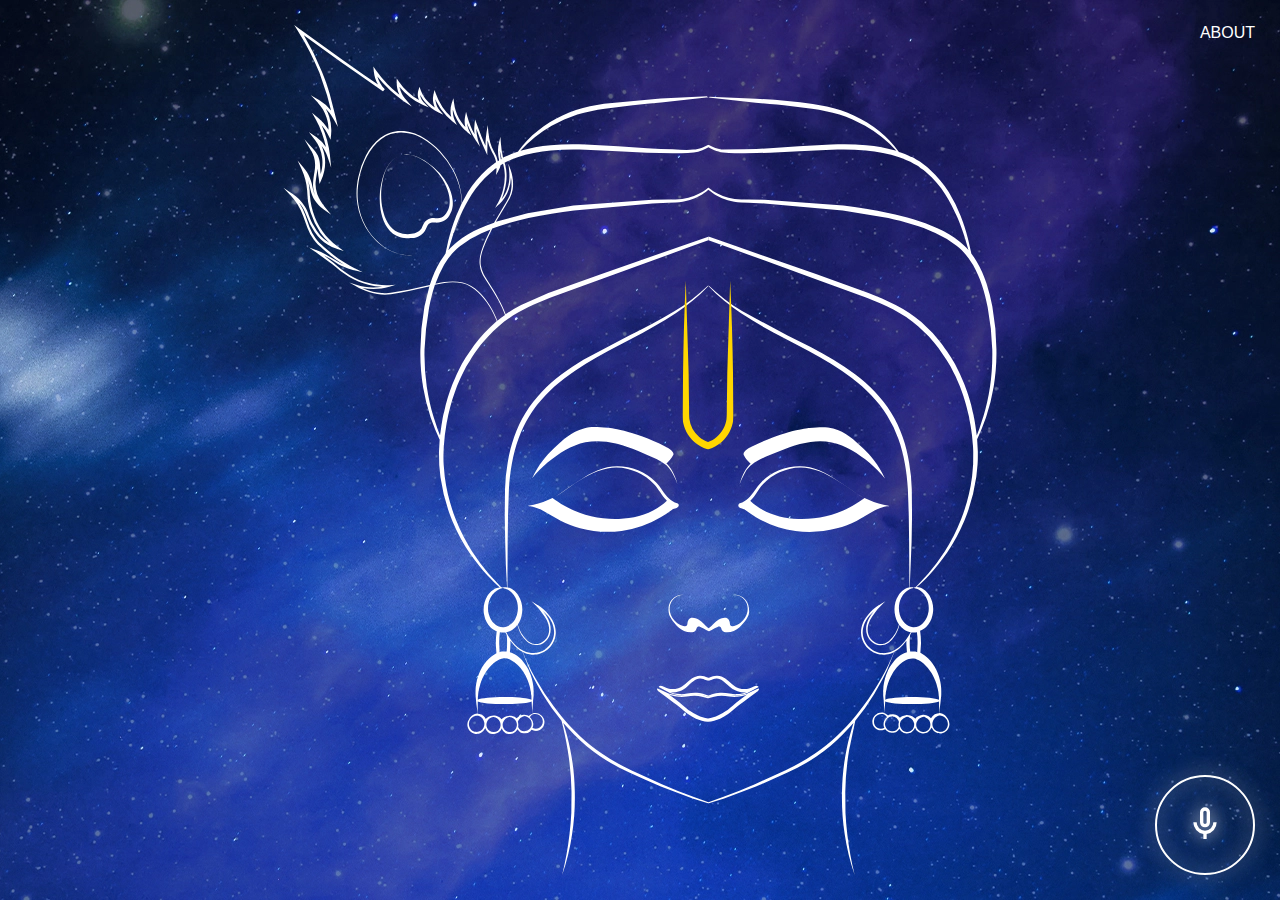
==== index.html @ 23d2d440 "init" ====
<!DOCTYPE html>
<html lang="en">
<head>
    <meta charset="UTF-8">
    <meta name="viewport" content="width=device-width, initial-scale=1.0">
    <link rel="shortcut icon" href="favicon.ico" type="image/x-icon">
    <title>Madhav</title>
    <style>
        *{
            box-sizing: border-box;
        }
        :root{
            font-family: sans-serif;
            line-height: 1.6;
            font-size: 16px;
            color: white;
        }
        #madhav{
            position: relative;
            max-height: 100%;
            margin: auto;
            max-width: 100%;
            aspect-ratio: 1/1;
            animation: float 2s infinite alternate;
        }
        #madhav>*{
            position: absolute;
            transform: translate(-50%, -50%);
        }
        #head{
            left: 50%;
            top: 50%;
            width: 100%;
            height: 100%;
            fill: white;
            animation: head-glow 1s infinite alternate;
            
        }
        @keyframes head-glow{
            0%{
                filter: drop-shadow(0 0 3px white);
            }
            100%{
                filter: drop-shadow(0 0 9px white);
            }
        }
        @keyframes float{
            100%{
                transform: translateY(-25px);
            }
        }
        #tilak{
            position: absolute;
            top: 40%;
            left: 58%;
            width: 6%;
            fill: #ffd600;
            animation: tilak-glow 0.5s infinite alternate;
        }
        @keyframes tilak-glow{
            100%{
                filter: drop-shadow(0 0 20px #ffd600);
            }
        }
        @keyframes float{
            100%{
                transform: translateY(-25px);
            }
        }
        #lip{
            top: 80%;
            left: 58%;
            fill: white;
            width: 12%;
            animation: talking 0.3s infinite alternate;
        }
        @keyframes talking{
            100%{
                top: 80.8%;
            }
        }
        #mic-button{
            position:absolute;
            z-index: 3;
            right:25px;
            bottom:25px;
            border:2px solid white;
            background:transparent;
            height:100px;
            width:100px;
            border-radius: 50%;
            filter: drop-shadow(0 0 10px white);
            cursor: pointer;
            transition: box-shadow 0.3s;
        }
        #mic-button:hover{
            box-shadow: 0 0 12px 6px #f0f, 0 0 20px 12px #0ff, 0 0 28px 18px #fff;
        }
        .listening{
            animation: listening 1s infinite alternate;
        }
        @keyframes listening{
            0%{
                box-shadow: 0 0 12px 6px #fff, 0 0 20px 12px #f0f, 0 0 28px 18px #0ff;
            }
            50%{
                box-shadow: 0 0 12px 6px #f0f, 0 0 20px 12px #0ff, 0 0 28px 18px #fff;
            }
            100%{
                box-shadow: 0 0 12px 6px #0ff, 0 0 20px 12px #fff, 0 0 28px 18px #f0f;
            }
        }
    </style>
</head>
<body style="margin:0;height:100vh;background:url(background.webp) center/cover no-repeat fixed">
    <header style="position:relative">
        <a href="about.html" style="position:absolute;top:20px;right:25px;z-index:2;color:white;text-decoration:none">ABOUT</a>
    </header>
    <main style="position:relative;height:100vh">
        <article style="position:absolute;top:50%;transform:translateY(-50%);padding:25px;aspect-ratio:1/1;width:100%;max-height:100%">
            <div id="madhav">
                <svg xmlns="http://www.w3.org/2000/svg" id="head" viewBox="0 0 80.53 96"><path d="M50.94 11.55v-.03m3.08 66.82h0c.01.01.01.01.02.01-.01 0-.01 0-.02-.01zm0 1.76v.01h.02c-.01.01-.01.01-.02-.01zm-.01 2.53v.01c.01 0 .02 0 .03-.01h-.03zm.06-58.33v.05c.01-.01.02-.02.03-.02-.01-.02-.02-.02-.03-.03zm-.01 69.53v.02c.01 0 .03-.01.05-.01-.02 0-.04-.01-.05-.01zm-.03-74.37v.07c.01 0 .01-.01.02-.01s.03-.01.05-.02c-.02-.01-.04-.03-.07-.04zM54.1 14h-.14v.01l.01.08c.05 0 .08.01.13.01.03 0 .08-.01.12-.01l.01-.08c-.05 0-.08-.01-.13-.01zm-.05 64.35h.02v-.01c-.01.01-.01.01-.02.01zm0 1.77h.02v-.02c-.01.02-.01.02-.02.02zm0 2.51c.01.01.02.01.03.01v-.01h-.03zm.12-8.4v.02c.01 0 .01 0 .02-.01-.01 0-.01 0-.02-.01zm-1.99-9.32c-.34-.39-.84-.58-1.32-.56.49.02.96.22 1.25.62.3.37.37.89.28 1.34-.09.47-.37.88-.74 1.17-.19.14-.38.27-.6.34-.1.05-.22.07-.32.08s-.2-.01-.24-.08c-.06-.06-.07-.17-.08-.3-.01-.12-.05-.27-.14-.39s-.24-.18-.38-.18c-.14-.01-.27.01-.38.06-.24.07-.46.21-.66.37-.2.17-.35.36-.52.51l-.31.25c-.1-.07-.21-.17-.31-.25-.17-.15-.32-.34-.52-.51-.2-.15-.42-.3-.66-.37a.8.8 0 0 0-.38-.06c-.14 0-.29.06-.38.18s-.13.27-.14.39c-.01.13-.02.24-.08.3-.05.07-.14.09-.24.08a1.25 1.25 0 0 1-.32-.08c-.22-.07-.42-.2-.6-.34-.37-.3-.65-.7-.74-1.17-.09-.45-.02-.97.28-1.34.29-.39.77-.59 1.25-.62a1.64 1.64 0 0 0-1.32.56c-.34.38-.43.94-.35 1.43.02.17.07.32.14.47.08.18.2.34.31.49l.19.25c.13.17.28.32.44.46.42.36 1.01.64 1.57.57.1-.01.22-.06.31-.12.05-.04.09-.07.12-.12s.03-.11.06-.17c.02-.07.06-.15.14-.2s.2-.02.28.01a1.91 1.91 0 0 1 .38.18c.2.11.37.22.58.3.01.01.01.01.02.01s.01 0 .02-.01c.21-.07.38-.19.58-.3.12-.07.24-.13.38-.18.08-.04.2-.06.28-.01s.12.13.14.2c.02.06.02.12.06.17.02.05.07.08.12.12.09.06.21.11.31.12.56.07 1.15-.21 1.57-.57a3.81 3.81 0 0 0 .44-.46l.19-.25a2.04 2.04 0 0 0 .31-.49 1.59 1.59 0 0 0 .14-.47c.02-.5-.08-1.06-.41-1.43zm2.02 9.33c.01.01.01.01.02.01v-.02c-.01.01-.01.01-.02.01zm-.26-22.31v.04c.02 0 .03-.01.06-.02-.02 0-.05 0-.06-.02zm.06.02c.01.01.03.02.05.02v-.04c-.02.02-.03.02-.05.02zm.1-27.63c0 .01.01.01.02.02v-.04c-.01 0-.01.01-.02.02zm0 69.52c.01 0 .02.01.03.01v-.02c0 0-.02.01-.03.01zm0-74.35c.01.01.02.02.03.02s.01.01.02.01v-.07c-.01.02-.02.03-.05.04zm0-5.49a.66.66 0 0 0-.14.01l.01.08c.05 0 .08.01.13.01.03 0 .08-.01.12-.01l.01-.08V14h-.13zm-1.37 35.78l.15-.12c.58-.47 1.28-.78 1.98-1.06 1.52-.63 3.05-1.28 4.66-1.5.8-.11 1.61-.11 2.4.05.79.15 1.54.48 2.25.88 1.41.83 2.71 1.88 3.76 3.19a9.87 9.87 0 0 0-.64-1.2c-.23-.36-.81-1.26-1.86-2.24-1-.94-1.93-1.81-3.34-2.2-.8-.22-1.45-.17-2.7-.07 0 0-2.77.22-6.54 2.13-.21.1-.93.48-.89.85.01.06.05.13.13.27.05.08.15.25.45.56l.22.22a1.54 1.54 0 0 0-.13.12c-.3.31-.53.68-.7 1.06a5.11 5.11 0 0 0-.42 1.19c.13-.4.3-.78.51-1.14a2.76 2.76 0 0 1 .71-.99zm-8.74.97c.21.36.38.74.51 1.14a5.11 5.11 0 0 0-.42-1.19c-.18-.38-.4-.75-.7-1.06l-.13-.12c.09-.08.16-.16.22-.22.3-.31.4-.48.45-.56.08-.14.12-.21.13-.27.04-.37-.68-.75-.89-.85-3.77-1.91-6.54-2.13-6.54-2.13-1.25-.1-1.9-.15-2.7.07-1.41.39-2.35 1.27-3.34 2.2-1.05.98-1.64 1.88-1.86 2.24a10.67 10.67 0 0 0-.64 1.2c1.05-1.3 2.35-2.36 3.76-3.19.71-.39 1.47-.72 2.25-.88a6.91 6.91 0 0 1 2.4-.05c1.61.21 3.13.87 4.66 1.5.7.29 1.4.59 1.98 1.06l.15.12c.27.28.51.62.71.99zm-19.78-17.4h0zm-5.1-9.71l-.22.33c.08-.1.16-.2.23-.32.03-.04.05-.08.08-.13l.01-.01c0-.04.01-.05.02-.07l-.12.2zm-.39-2.1c.08-.13.15-.27.21-.41.03-.07.05-.15.08-.22.02-.08.05-.15.06-.23l.04-.23c.01-.08.01-.15.01-.23.01-.15 0-.3-.02-.46-.06-.6-.27-1.16-.53-1.68a6.81 6.81 0 0 0-2.29-2.53c-.47-.32-.97-.6-1.51-.77-.5-.16-1.06-.19-1.56-.04.51-.15 1.06-.12 1.55.05.54.17 1.02.47 1.48.8.91.66 1.65 1.56 2.11 2.58.23.51.39 1.05.42 1.6 0 .14.01.27-.01.4l-.02.2-.04.19c-.01.07-.04.12-.06.18l-.07.18-.19.35c-.14.21-.32.39-.53.48-.21.1-.43.09-.72.07-.14-.01-.31-.02-.48.01s-.34.11-.48.21a1.03 1.03 0 0 0-.34.41c-.08.15-.12.28-.18.39-.19.44-.67.68-1.18.75s-1.06.02-1.53-.19-.86-.59-1.15-1.05c-.28-.47-.47-1-.59-1.55-.24-1.1-.22-2.27.03-3.38.13-.55.31-1.1.62-1.58.29-.48.74-.88 1.26-1.08-.53.2-.98.59-1.28 1.07-.31.48-.52 1.02-.67 1.58-.14.56-.25 1.12-.28 1.7a8.46 8.46 0 0 0 .08 1.74c.1.57.25 1.15.54 1.67.28.52.7 1 1.26 1.27.28.14.57.21.86.26.3.04.6.05.9.02.3-.04.6-.12.88-.28.14-.08.27-.18.39-.3s.21-.27.28-.41l.17-.39a.58.58 0 0 1 .19-.24c.18-.14.38-.16.65-.14.14.01.29.02.45 0 .16-.01.33-.06.48-.14.32-.12.55-.36.71-.63zm1.25-.01c0 .01-.01.01-.01.02-.13.65-.38 1.28-.71 1.85-.01.01-.01.01-.01.02-.01.01-.01.01-.01.02l-.12.2-.22.33c.08-.1.16-.2.23-.32.03-.04.05-.08.08-.13l.01-.01a6.08 6.08 0 0 0 .79-2.07l-.03.09zm.05-2.79c-.15-.85-.45-1.65-.85-2.41a10.13 10.13 0 0 0-1.48-2.07c-.58-.61-1.23-1.17-1.97-1.59-.37-.21-.76-.39-1.16-.5-.41-.12-.83-.19-1.26-.19-.42-.01-.85.06-1.25.19-.41.14-.79.35-1.13.6-.68.52-1.21 1.22-1.61 1.97a9.2 9.2 0 0 0-.86 2.42c-.18.84-.25 1.7-.17 2.56.08.85.3 1.69.66 2.47a6.7 6.7 0 0 0 .62 1.11c.24.36.51.68.81.98.29.31.62.57.97.81.35.23.73.43 1.12.58 1 .39 2.1.5 3.15.31a5.81 5.81 0 0 1-3.14-.34c-.39-.14-.76-.35-1.11-.58a5.71 5.71 0 0 1-.96-.82c-.29-.3-.56-.62-.79-.98a7.3 7.3 0 0 1-.6-1.1c-.34-.78-.55-1.61-.62-2.45-.07-.85.02-1.69.19-2.52.18-.83.46-1.63.86-2.37.4-.75.91-1.42 1.58-1.92a3.42 3.42 0 0 1 1.08-.58 3.47 3.47 0 0 1 1.2-.19c.41 0 .82.06 1.22.17.39.11.78.29 1.14.49.72.4 1.37.94 1.95 1.55a10.2 10.2 0 0 1 1.49 2.03c.4.75.71 1.54.88 2.38.08.41.13.84.14 1.26v.14c.01-.02.01-.02.02-.03l.01-.11c0-.43-.05-.85-.13-1.27zM80.4 34.29l-.34-2.5a21.51 21.51 0 0 0-.65-2.57c-.29-.86-.65-1.73-1.14-2.54-.18-.3-.38-.58-.59-.87-.01-.04-.02-.1-.03-.16-.2-.99-.51-2.43-1.18-4.12a16.73 16.73 0 0 0-1.32-2.65c-.57-.9-1.29-1.81-2.19-2.6-.12-.09-.22-.21-.35-.3a5.93 5.93 0 0 0-.37-.27l-.37-.28-.41-.24c-.14-.07-.26-.16-.41-.24a4.03 4.03 0 0 1-.43-.19l-.44-.19-.47-.16c-.06-.03-.13-.05-.2-.07a12.63 12.63 0 0 0-1.05-1.27 13.49 13.49 0 0 0-2.55-2.05c-.93-.58-1.93-1.04-2.96-1.39-1.05-.33-2.11-.54-3.17-.7-2.13-.31-4.27-.5-6.41-.6l-5.25-.24-.01.08c-.03 0-.08.02-.11.02l5.33.59 1.6.15c.52.01 1.06.07 1.59.13l3.17.4c1.05.15 2.1.36 3.1.66.51.15.99.34 1.48.55l1.42.7c1.31.75 2.51 1.69 3.53 2.84-1.07-.34-2.23-.54-3.41-.64-1.35-.12-2.68-.12-3.95-.07l-3.66.2-3.29.23-1.5.07-1.38.04-2.34.03c-.34-.04-.65-.09-.92-.19-.26-.09-.51-.19-.72-.32-.01 0-.01-.01-.02-.01s-.02-.01-.03-.03c-.02.02-.04.03-.05.03s-.01.01-.02.01c-.21.12-.46.22-.72.32-.27.1-.58.15-.92.19-.67.07-1.46.02-2.34-.03L42.57 14l-1.5-.07-3.29-.23-3.66-.2c-1.27-.05-2.6-.05-3.95.07-1.18.1-2.34.31-3.41.64a14.18 14.18 0 0 1 3.53-2.84l1.42-.7 1.48-.55c1-.31 2.05-.51 3.1-.66l3.17-.4 1.59-.16 1.6-.15L48 8.16c-.05 0-.09-.02-.13-.02l-.01-.08-5.25.24-6.41.6c-1.06.16-2.12.38-3.17.7-1.03.35-2.03.81-2.96 1.39-.92.57-1.78 1.27-2.55 2.05a12.63 12.63 0 0 0-1.05 1.27c-.07.02-.14.04-.2.07-.15.04-.31.1-.47.16l-.44.19-.43.19c-.05.02-.09.05-.13.07a10.52 10.52 0 0 1-.25-1.67v-.02l-.05-.68-.16.66v.03c-.07.27-.11.52-.11.8-.01.29.02.56.06.84.03.11.05.22.06.34l-.15.09c0-.01-.01-.03-.01-.04a3.35 3.35 0 0 0-.16-.54c-.08-.18-.17-.36-.26-.51-.35-.62-.55-1.34-.61-2.05-.01-.01-.01-.02-.01-.03l-.08-.92-.15.91v.03c-.05.31-.08.64-.1.96l-.01.46-.11-.26-.32-.75-.57-1.51-.17-.46-.06.48v.05c-.05.38-.05.76 0 1.13-.36-.62-.63-1.3-.82-1.99l-.14-.53-.11.54c0 .02-.01.04-.01.06-.07.37-.05.76.04 1.12-.28-.31-.53-.63-.73-.99-.28-.53-.47-1.1-.54-1.69l-.08-.58-.18.55c-.01.02-.01.04-.02.06-.16.48-.17 1.02-.05 1.52a6.58 6.58 0 0 1-1.72-2.62l-.16-.43-.11.45c-.01.02-.02.05-.02.07-.07.33-.07.67.01.99a2.41 2.41 0 0 0 .16.45c-.28-.17-.54-.4-.77-.64-.36-.38-.64-.83-.83-1.31l-.14-.38-.12.38c-.01.02-.02.05-.02.08a1.55 1.55 0 0 0 0 .8c.02.08.06.16.09.24-.9-.5-1.68-1.21-2.27-2.07l-.25-.37-.01.45c0 .03 0 .06.01.09 0 .34.06.69.18 1.02l.12.29a13.45 13.45 0 0 1-2.63-2.75l-.31-.44.05.54a.22.22 0 0 0 .01.08c.05.49.21.97.46 1.4L9.01 5.58 6.61 3.9 1.9.5 1.85.47 1.21 0l.42.68c.01.02.02.03.03.05.94 1.48 1.74 3.04 2.4 4.67l.86 2.52.45 1.74A4.7 4.7 0 0 0 4.1 8.54c-.01-.01-.02-.02-.04-.03l-.97-.59.78.84c.01.01.02.02.03.04.21.22.4.48.56.75.17.29.29.58.4.9.15.45.23.92.23 1.39-.33-.51-.73-.98-1.19-1.36l-.04-.04-.64-.53.4.71c.01.02.02.04.03.05.53.98.92 2.03 1.14 3.11a4.39 4.39 0 0 0-1.05-1.1c-.01-.01-.02-.02-.04-.02l-.84-.58.63.81c.01.01.02.02.03.04a4.17 4.17 0 0 1 .85 2.11c.07.6.01 1.2-.16 1.78a2.43 2.43 0 0 1-.04-.3l-.06-.87c-.02-.31-.1-.62-.23-.9s-.31-.51-.5-.73L3.36 14l-1-1.09.76 1.28.02.02c.27.47.42 1 .43 1.54.02.56-.13 1.11-.2 1.69-.03.29-.05.59-.02.89a3.57 3.57 0 0 0 .19.86 3.07 3.07 0 0 1-.21-.67c-.09-.41-.18-.86-.36-1.27-.16-.39-.39-.77-.67-1.09-.01-.01-.01-.02-.02-.03l-.69-.83.46.99c0 .01.01.02.01.02.33.75.55 1.53.61 2.35l.04.62.06.64c.06.42.16.84.29 1.25a8.76 8.76 0 0 0 1.11 2.28c.3.42.63.8 1 1.14-.29-.16-.54-.37-.78-.59-.25-.22-.45-.49-.64-.77l-.52-.87c-.15-.3-.27-.61-.39-.94-.11-.32-.25-.66-.45-.95-.36-.59-.88-1.08-1.46-1.46 0-.01-.01-.02-.02-.02l-.92-.6.76.8c0 .01.01.02.02.02.63.68 1.14 1.48 1.45 2.35l.49 1.36a5.11 5.11 0 0 0 .7 1.3c.28.41.65.72 1.01 1.04.35.32.72.63 1.1.91.42.34.88.63 1.33.91a7.68 7.68 0 0 1-1.01-.55l-1.06-.61c-.35-.19-.72-.36-1.09-.5-.01 0-.02 0-.03-.01l-.76-.28.67.47.02.02 1.89 1.37c.31.23.6.51.92.76l.99.67c.69.4 1.43.7 2.2.91a7.44 7.44 0 0 0 1.56.23c-.97.17-1.99.09-2.93-.22h-.01l-.79-.26.72.41c1.21.71 2.61 1.1 4 .92a18 18 0 0 0 2.03-.36l2-.47a3.53 3.53 0 0 0 .31-.08l-.56 2.3-.34 2.5-.12 2.37c-.03 1.52.1 2.96.31 4.24a22.31 22.31 0 0 0 .85 3.41l.5 1.35.48 1.1c.01.03.03.05.04.07l-.08 1.4.03 1.45.14 1.4a20.6 20.6 0 0 0 1.33 4.9c.6 1.43 1.29 2.66 1.98 3.68.69 1 1.37 1.82 1.95 2.45s1.07 1.07 1.41 1.37c.01.01.02.03.05.04a.76.76 0 0 0-.21.03c-.36.07-.86.36-1.22.94-.25.42-.43.97-.42 1.58l.01.19c.02.16.04.35.09.51.04.22.13.44.24.65.12.2.25.41.43.59.2.18.44.35.71.46-.07.5-.11 1-.1 1.5l.07.98c-.03.03-.07.04-.1.05-.28.15-.52.34-.73.54-.43.41-.74.87-.98 1.35-.24.47-.37.95-.46 1.41a5.16 5.16 0 0 0-.08.66l-.01.31v.3c.01.09.01.18.01.29l.03.26.05.49.1.76.04.39c-.55 0-.88.5-.94.6-.16.21-.26.52-.19.86.04.18.14.39.29.54.17.15.37.27.59.3.24.02.47-.02.65-.13a.96.96 0 0 0 .42-.45c.03-.03.04-.07.05-.1.01.02.02.05.03.08a1.03 1.03 0 0 0 .36.45c.17.12.37.17.59.16.21-.01.42-.09.57-.22.14-.11.25-.27.3-.44 0 .02.02.04.02.05a1.03 1.03 0 0 0 .36.45c.16.12.37.17.59.16a.98.98 0 0 0 .57-.22c.1-.08.18-.18.24-.31.07.11.16.2.28.29.16.12.37.17.59.16a.98.98 0 0 0 .57-.22c.06-.06.11-.11.16-.18a1.04 1.04 0 0 0 .31.11c.2.04.42 0 .61-.09s.34-.27.44-.44a1.18 1.18 0 0 0 .09-.58c-.05-.34-.27-.6-.5-.72-.06-.04-.37-.23-.78-.14-.03.02-.05.03-.09.03v.01a.91.91 0 0 0-.4.26c-.1-.05-.29-.15-.57-.13-.44.01-.72.33-.78.39-.09-.08-.33-.26-.65-.29-.59-.07-1.01.33-1.07.39-.06-.07-.32-.38-.79-.42-.56-.06-.95.34-.99.39-.05-.08-.15-.28-.37-.42 0 0-.25-.15-.54-.15-.01-.1-.01-.23-.01-.39l.01-.78v-.23c.36.17 1.58.3 3.04.3s2.69-.12 3.04-.3l.07 1.08v.14c0 .03.01.05.01.09 0-.03 0-.06.01-.09v-.14l.08-1.11-.01.01.07-.62v-.34c0-.06 0-.12.01-.18l-.02-.18a4.84 4.84 0 0 0-.02-.39c-.03-.13-.05-.27-.07-.41-.06-.28-.12-.55-.23-.84-.05-.15-.11-.3-.18-.44-.01-.04-.03-.07-.04-.11l-.18-.32c-.16-.29-.37-.55-.6-.83-.25-.26-.51-.5-.86-.67a3.14 3.14 0 0 0-.49-.21c.04-.29.05-.58.06-.87v-.43a4.51 4.51 0 0 0 .79.87c.16.13.35.27.56.37l.82 2.05.48.99c.59 1.15 1.27 2.26 2.01 3.32l1.11 1.44c.29 1.08.51 2.17.69 3.28a31.16 31.16 0 0 1 .44 4.73l-.02 2.38-.08 1.18-.12 1.18c-.18 1.57-.46 3.13-.84 4.67a25.14 25.14 0 0 0 1.13-4.64c.25-1.58.34-3.18.3-4.8-.03-1.59-.19-3.19-.52-4.77-.2-1.01-.46-2-.78-2.97l1.19 1.29c.91.91 1.89 1.77 2.96 2.49s2.22 1.32 3.37 1.86l1.75.78 1.75.77 3.59 1.34 1.74.54c.01 0 .03.01.05.01.01 0 .02-.01.03-.01l1.74-.54 3.59-1.34 1.75-.77 1.75-.78c1.15-.54 2.3-1.13 3.37-1.86 1.07-.72 2.05-1.58 2.96-2.49l1.19-1.29c-.32.97-.58 1.96-.78 2.97-.33 1.57-.49 3.17-.52 4.77-.04 1.61.05 3.22.3 4.8A25.14 25.14 0 0 0 64.51 96c-.38-1.54-.66-3.1-.84-4.67l-.12-1.18-.08-1.18-.02-2.38a31.4 31.4 0 0 1 .44-4.73l.69-3.28 1.11-1.44a27.91 27.91 0 0 0 2.01-3.32l.48-.99.82-2.05c.21-.1.4-.23.56-.37a4.51 4.51 0 0 0 .79-.87v.43l.06.87a3.14 3.14 0 0 0-.49.21c-.35.17-.61.42-.86.67-.23.28-.44.54-.6.83l-.18.32c-.01.04-.03.07-.04.11-.07.14-.13.29-.18.44-.11.29-.17.56-.23.84l-.07.41-.02.39c-.01.06-.01.11-.02.18.01.06.01.12.01.18v.34l.07.62-.01-.01.08 1.11v.14c.01.03.01.06.01.09 0-.04.01-.06.01-.09v-.14l.07-1.08c.35.17 1.58.3 3.04.3s2.68-.12 3.04-.3v.17l.01.78-.01.39c-.29 0-.54.15-.54.15-.22.14-.32.34-.37.42-.04-.05-.43-.45-.99-.39-.47.04-.73.35-.79.42-.06-.06-.48-.46-1.07-.39-.32.03-.56.2-.65.29-.06-.06-.34-.38-.78-.39-.28-.02-.47.08-.57.13-.06-.06-.19-.18-.4-.26v-.01c-.04 0-.06-.01-.09-.03-.41-.09-.72.1-.78.14-.23.12-.45.39-.5.72a1.18 1.18 0 0 0 .09.58c.1.17.25.35.44.44s.41.13.61.09a1.04 1.04 0 0 0 .31-.11c.05.07.1.12.16.18a.98.98 0 0 0 .57.22c.22.01.43-.04.59-.16a.86.86 0 0 0 .28-.29c.06.12.14.22.24.31a.98.98 0 0 0 .57.22c.22.01.43-.04.59-.16a1.03 1.03 0 0 0 .36-.45c0-.01.02-.03.02-.05.05.17.16.33.3.44.15.13.36.21.57.22.22.01.42-.04.59-.16a1.03 1.03 0 0 0 .36-.45l.03-.08c.01.03.02.07.05.1a.96.96 0 0 0 .42.45c.18.11.41.15.65.13a1.08 1.08 0 0 0 .59-.3c.15-.15.25-.36.29-.54a1.08 1.08 0 0 0-.18-.85c-.07-.11-.4-.61-.95-.61l.04-.39.1-.76.05-.49.03-.26.01-.29v-.3l-.01-.31a5.16 5.16 0 0 0-.08-.66c-.09-.46-.22-.94-.46-1.41-.24-.48-.55-.94-.98-1.35-.21-.2-.45-.39-.73-.54-.03-.01-.07-.02-.1-.05l.07-.98c.01-.5-.03-1-.1-1.5.27-.11.51-.28.71-.46.18-.18.31-.39.43-.59.11-.21.2-.43.24-.65.05-.16.07-.35.09-.51l.01-.19c.01-.61-.17-1.16-.42-1.58-.36-.58-.86-.87-1.22-.94a.76.76 0 0 0-.21-.03c.03-.01.04-.03.05-.04.34-.3.83-.73 1.41-1.37.58-.63 1.26-1.45 1.95-2.45a21.64 21.64 0 0 0 1.98-3.68 20.6 20.6 0 0 0 1.33-4.9l.14-1.4c.04-.48.03-.96.03-1.45l-.08-1.4c.01-.02.03-.04.04-.07l.48-1.1.5-1.35a22.31 22.31 0 0 0 .85-3.41c.21-1.28.34-2.72.31-4.24l-.12-2.32zM27.94 78.02l.16-.15c.01.01.08-.01.21-.04a.91.91 0 0 1 .55.1c.2.1.4.34.42.64.05.32-.11.66-.42.83-.25.12-.53.1-.75-.02.03-.03.05-.08.06-.12a.98.98 0 0 0-.21-.93c-.04-.06-.09-.09-.15-.14l.13-.17zm-1.38.46a.92.92 0 0 1 .43-.36c.13-.04.21-.05.21-.07 0 .02.07.02.21.05a.86.86 0 0 1 .25.13c.04.01.06.04.09.07.04.03.07.07.11.11.15.18.23.49.14.78-.01.03-.03.06-.04.08a.61.61 0 0 1-.09.16c-.14.18-.35.31-.59.32a.79.79 0 0 1-.78-.47c.05-.21.02-.42-.03-.58a1.28 1.28 0 0 1 .09-.22zm-1.67.09a.83.83 0 0 1 .42-.35c.12-.05.2-.06.2-.07 0 .01.09.01.21.04.13.05.32.13.47.33.04.05.08.12.11.19a.88.88 0 0 1 .06.33.63.63 0 0 1-.05.26.8.8 0 0 1-.71.56c-.35.02-.67-.2-.78-.49a.88.88 0 0 1 .07-.8zm-1.85 0c.13-.19.32-.31.43-.35l.21-.07c0 .01.08.01.21.04.13.05.31.13.45.33.15.17.23.48.14.78-.08.29-.37.54-.72.56s-.66-.2-.77-.49c-.13-.29-.06-.6.05-.8zm-1.1-.57c.01.01.09.02.21.08.13.07.31.18.44.43.12.22.15.55 0 .86-.15.3-.51.51-.88.46-.38-.04-.67-.35-.74-.67a.93.93 0 0 1 .21-.84 1 1 0 0 1 .53-.3c.14-.02.23-.01.23-.02zm45.18 1.4c-.31-.16-.47-.51-.42-.83a.78.78 0 0 1 .42-.64.91.91 0 0 1 .55-.1c.13.03.2.05.21.04 0 .01.06.06.16.15l.13.16c-.06.05-.11.08-.15.14-.19.2-.32.56-.21.93.01.04.03.09.06.12-.22.13-.5.16-.75.03zm2.36-.11a.79.79 0 0 1-.78.47c-.24-.01-.45-.13-.59-.32a.61.61 0 0 1-.09-.16c-.01-.02-.03-.05-.04-.08a.87.87 0 0 1 .14-.78c.04-.04.07-.08.11-.11.03-.03.05-.06.09-.07a.86.86 0 0 1 .25-.13c.14-.03.21-.03.21-.05 0 .02.08.03.21.07a.86.86 0 0 1 .43.36.85.85 0 0 1 .09.22c-.05.16-.08.37-.03.58zm1.68.07c-.11.29-.43.51-.78.49-.34-.02-.62-.27-.71-.56-.04-.08-.05-.17-.05-.26a.96.96 0 0 1 .06-.33c.03-.07.07-.14.11-.19a1.07 1.07 0 0 1 .47-.33c.12-.03.21-.03.21-.04 0 .01.08.02.2.07.12.04.31.15.42.35a.89.89 0 0 1 .07.8zm1.83 0c-.11.29-.42.51-.77.49s-.64-.28-.72-.56c-.09-.3-.01-.6.14-.78.14-.19.32-.28.45-.33l.21-.04c0 .01.08.02.21.07a.92.92 0 0 1 .43.35c.11.21.18.52.05.8zm1.28-1.34c.15.03.35.1.53.3.18.19.29.51.21.84-.07.33-.36.63-.74.67-.37.05-.73-.16-.88-.46a.96.96 0 0 1 0-.86 1.04 1.04 0 0 1 .44-.43c.12-.06.2-.07.21-.08 0 .01.09 0 .23.02zM25.18 15.44l.42-.17c.1-.05.2-.09.32-.14.02-.01.06-.02.09-.05.01 0 .03 0 .04-.01l.39-.14c1.19-.4 2.46-.63 3.77-.76 1.33-.12 2.64-.12 3.89-.08l3.64.16 3.31.17 1.51.05 1.38.01c.87.01 1.68.04 2.4-.07a3.74 3.74 0 0 0 .97-.26c.26-.11.49-.22.69-.35.18.12.41.23.67.35.29.11.63.21.97.26.72.11 1.53.08 2.4.07l1.38-.01 1.51-.05 3.31-.17 3.64-.16c1.25-.04 2.57-.04 3.89.08 1.31.12 2.58.36 3.77.76l.39.14c.01.01.03.01.04.01.03.03.07.04.09.05l.32.14.42.17.38.22.39.22c.13.07.24.17.36.26l.36.24a2.89 2.89 0 0 1 .32.29c.87.75 1.58 1.59 2.14 2.46.55.87.98 1.75 1.34 2.55.63 1.48 1.01 2.78 1.27 3.73-.29-.35-.62-.65-.98-.94-.76-.61-1.62-1.1-2.52-1.51-1.79-.82-3.65-1.31-5.44-1.7-1.78-.41-3.53-.65-5.19-.86l-8.89-.65-1.81-.03c-.29 0-.56 0-.82-.01l-.76-.06c-.97-.14-1.77-.49-2.36-.85a6.09 6.09 0 0 1-.57-.41c-.01-.01-.02-.01-.02-.02-.02 0-.03.01-.04.02a6.09 6.09 0 0 1-.57.41c-.59.36-1.39.7-2.36.85l-.76.06-.82.01-1.81.03-8.89.65-5.19.86-3.57.97 1.03-1.73.54-.93a3.65 3.65 0 0 0 .33-1.03c.03-.2.04-.4.04-.6 0-.52-.1-1.03-.26-1.53l-.27-.74.09.78c.07.68.02 1.38-.2 2.01-.15.44-.38.86-.66 1.21.15-.35.27-.72.36-1.09.15-.58.23-1.18.2-1.79a5.7 5.7 0 0 0-.13-.91c-.02-.1-.05-.21-.09-.32.07-.03.14-.08.21-.12zm-.56-.35c0 .01.01.02.01.03-.02.01-.05.03-.08.04l-.04-.26a4.42 4.42 0 0 1-.08-.7l.19.89zm-.57 1.06c.01.1.01.2 0 .32l-.05.47.24-.4c0-.02.01-.03.02-.05a1.85 1.85 0 0 0 .26-.65l.27-.16h.01l.07.27a5.06 5.06 0 0 1 .12.87 5.96 5.96 0 0 1-.18 1.73c-.13.56-.34 1.09-.62 1.6-.01.01-.01.02-.02.02l-.27.51.42-.4.02-.02c.5-.47.9-1.07 1.11-1.72a4.21 4.21 0 0 0 .24-1.31c.08.43.1.88.03 1.31-.05.36-.15.68-.31 1-.14.31-.34.6-.52.9l-1.11 1.89c-.56.19-1.11.42-1.66.66-.9.41-1.76.9-2.52 1.51-.36.29-.69.59-.98.94l.58-1.9-.08.13c-.07.11-.15.21-.23.32.08-.1.15-.21.22-.33l.12-.2c0-.01 0-.01.01-.02 0-.01 0-.01.01-.02l.64-1.7c.02-.04.04-.1.07-.14 0-.01.01-.01.01-.02l.03-.09c0-.01.01-.01.01-.02.34-.72.73-1.51 1.22-2.28.56-.87 1.27-1.71 2.14-2.46l.32-.29c.12-.11.24-.19.36-.27zm-1.86 11.12c.05.36.18.69.35 1.02.17.32.38.6.57.9l.57.9a16.64 16.64 0 0 1 1.02 1.86l.32.79a8.93 8.93 0 0 0-.86.66c-.22-.58-.5-1.14-.82-1.66-.38-.59-.8-1.15-1.31-1.63-.5-.47-1.11-.87-1.79-1.02-.68-.17-1.39-.16-2.07-.06-.34.04-.68.11-1.01.18a13.99 13.99 0 0 1 .95-2.09c.04-.05.06-.08.08-.13.02-.02.03-.03.04-.06.46-.75 1.03-1.42 1.73-1.97a11.32 11.32 0 0 1 2.4-1.44l1.02-.43-.51 1.09c-.26.65-.57 1.3-.68 2.02a2.96 2.96 0 0 0 0 1.07zm-6.05 2.17l-2.01.46-2.01.35-.51.04c-.08.01-.17 0-.25 0-.09 0-.17-.01-.26-.01-.33-.03-.67-.08-1-.16a6.48 6.48 0 0 1-1.19-.42c1 .19 2.05.15 3.04-.13.01 0 .01-.01.02-.01l.71-.21-.74.03c-.79.03-1.57-.04-2.3-.23-.76-.19-1.48-.51-2.15-.9a10.36 10.36 0 0 1-.97-.66c-.31-.23-.59-.51-.91-.76l-1.03-.79.11.06c.36.18.69.4 1.04.61.33.23.7.44 1.07.59.38.16.76.29 1.14.39h.03l.98.23-.9-.45c-.01 0-.02-.01-.03-.01-.82-.42-1.62-.92-2.36-1.49l-1.09-.9c-.36-.33-.7-.62-.97-1.01a5.91 5.91 0 0 1-.67-1.24l-.47-1.36a6.98 6.98 0 0 0-.71-1.42c.16.17.3.36.42.56.18.28.3.59.42.91l.4.97c.16.32.35.61.53.9a4.94 4.94 0 0 0 .68.82c.49.48 1.11.84 1.75 1.05.02 0 .03.01.04.01l.82.26-.69-.5c-.02-.01-.03-.02-.04-.03-.64-.47-1.22-1.04-1.68-1.69-.46-.67-.83-1.43-1.07-2.22-.13-.39-.22-.8-.28-1.19l-.07-.62-.03-.63a7.46 7.46 0 0 0-.17-1.07c.11.32.18.67.27 1.03.09.42.25.86.5 1.22.24.36.55.67.89.93.01.01.02.02.03.02l.92.67-.72-.89c-.01-.01-.01-.02-.02-.03-.35-.42-.64-.9-.83-1.41a3.29 3.29 0 0 1-.16-1.62l.19-1.25.03.33c.02.27.07.52.11.8.01.03.01.06.01.09l.07.5.21-.47a4.77 4.77 0 0 0 .4-2.47c-.05-.47-.18-.93-.37-1.36.27.34.48.72.63 1.13 0 .01.01.02.01.04l.44 1.28-.14-1.35v-.04a11.17 11.17 0 0 0-.94-3.4c.31.35.56.73.77 1.15l.24.49.05-.54c.01-.03.01-.06.01-.09a4.95 4.95 0 0 0-.22-1.99c-.1-.31-.22-.59-.38-.87.31.32.58.65.8 1.03 0 .01.01.03.02.04l.55.98-.25-1.1c-.01-.01-.01-.03-.01-.04l-.66-2.55c-.25-.87-.55-1.73-.89-2.54A28.69 28.69 0 0 0 2.3 1.17l4.14 2.98 2.4 1.68 2.38 1.64.03.02.19-.22c-.4-.41-.68-.91-.84-1.45a13.69 13.69 0 0 0 2.94 2.75c.01.01.03.02.03.03l.92.61-.72-.84-.03-.03c-.21-.26-.38-.54-.49-.86-.07-.15-.12-.34-.15-.52a7.24 7.24 0 0 0 2.55 2.02c.02 0 .03.01.05.02l.72.33-.56-.57c-.02-.01-.03-.02-.04-.03a1.46 1.46 0 0 1-.33-.58c-.03-.08-.04-.16-.04-.24.18.35.41.67.68.96.37.4.8.7 1.28.95.02.01.03.01.05.02l.6.29-.43-.51c-.21-.23-.35-.52-.41-.83-.04-.13-.05-.27-.06-.4.18.41.42.81.68 1.17a7.23 7.23 0 0 0 1.25 1.34l.04.04.46.36-.24-.52c-.17-.38-.24-.81-.22-1.21a4.8 4.8 0 0 0 .45 1.1c.29.53.68 1.01 1.14 1.4l.04.04.46.38-.25-.54c-.13-.26-.21-.55-.24-.84.26.68.58 1.34.99 1.94 0 .01.01.02.02.03l.46.66-.24-.78c0-.01-.01-.02-.01-.03-.11-.4-.17-.8-.17-1.2l.38 1c.09.26.21.5.32.76l.31.7.02.04.21.49v-.54l.01-.49.01-.5c.01-.05.01-.09.02-.15l.08.3c.1.38.25.72.43 1.06a4.37 4.37 0 0 1 .25.48 3.05 3.05 0 0 1 .17.51c.01.04.01.07.01.11-.09.06-.17.13-.26.2-.13.08-.26.17-.37.27-.13.08-.23.2-.35.3-.9.8-1.62 1.7-2.19 2.6l-.68 1.24v.01c-.02.02-.02.02-.03.04v.01l-.61 1.36c-.41 1.03-.68 1.96-.88 2.76 0 .01 0 .01-.01.02v.01l-.29 1.34-.03.16-.59.87c-.49.82-.85 1.68-1.14 2.54-.01.04-.03.09-.04.13l-.39.08zm1.83 15l-.13.78-.16 1.13-.31-.81-.44-1.35c-.29-.97-.56-2.1-.75-3.37a24.81 24.81 0 0 1-.25-4.16l.17-2.34.35-2.43c.17-.84.36-1.67.64-2.5.01-.02.01-.04.02-.06l1.07-.2c.68-.09 1.37-.1 2.03.05s1.25.54 1.75 1 .93 1.02 1.3 1.6c.33.52.61 1.08.83 1.66l-.15.12c-.46.4-.87.81-1.28 1.24l-.57.67-.54.67-.97 1.42-.44.73-.38.76-.18.37-.17.4-.33.76-.28.77-.26.79-.22.77-.18.79c-.04.11-.06.24-.1.38l-.07.36zm7.74 27.3c.26.12.49.32.71.51.21.21.41.43.56.66.09.11.17.23.23.36.07.12.15.24.2.38.12.23.22.49.3.73l.11.37c.03.11.05.23.07.35.01.06.03.12.04.17a.88.88 0 0 1 .02.17c.01.11.02.21.05.32l.01.44c-.36-.16-1.58-.3-3.03-.3s-2.67.13-3.03.3v-.09l.01-.26c.02-.1.03-.18.03-.28l.03-.28c.03-.09.05-.18.06-.3l.16-.59c.14-.4.3-.82.55-1.21.24-.4.54-.78.9-1.09.19-.15.39-.29.59-.39.06-.04.12-.05.17-.07.06-.03.1-.05.16-.06l.16-.04c.05 0 .11-.01.16-.01.26-.01.53.07.78.21zm-1.34-1.78a8.03 8.03 0 0 1 .07-1.38c.11.03.23.04.34.04.1 0 .19-.01.28-.02l.15.28a7.8 7.8 0 0 1 .04 1.08 5.29 5.29 0 0 1-.05.8c-.09-.01-.2-.01-.3-.01l-.27.02a1.04 1.04 0 0 0-.22.06l-.04-.87zm2.56.62c-.01-.01-.02-.01-.04-.02a2.33 2.33 0 0 1-.38-.26c-.38-.3-.66-.64-.89-.96-.01-.01-.01-.01-.02-.03-.17-.23-.31-.46-.41-.66-.02-.02-.04-.04-.05-.07.01 0 .03-.01.04-.01.13-.02.24-.07.36-.11.25-.11.48-.28.66-.45l.22-.26c.01.06.02.12.05.18a3.51 3.51 0 0 0 1.04 1.71c.16.14.37.28.6.34.25.06.48.06.75.02.51-.12.99-.52 1.2-1.09.22-.58.12-1.26-.17-1.83-.15-.3-.34-.55-.54-.83-.01-.01-.02-.03-.04-.06.17.15.33.34.5.51.48.56.79 1.3.75 1.99-.03.71-.41 1.35-.92 1.75-.24.19-.53.34-.82.41-.07.01-.15.04-.22.05s-.15.01-.22.02l-.22.01c-.07 0-.14 0-.21-.01-.37-.04-.72-.16-1.02-.34zm43.45-1.26c-.01.02-.01.02-.02.03-.23.32-.51.66-.89.96l-.38.26c-.02.01-.03.01-.04.02a2.87 2.87 0 0 1-1.02.35c-.07.01-.14.01-.21.01s-.15-.01-.22-.01c-.07-.01-.15-.01-.22-.02s-.15-.04-.22-.05c-.29-.07-.58-.21-.82-.41-.51-.4-.89-1.03-.92-1.75-.04-.69.27-1.43.75-1.99l.5-.51-.04.06c-.2.28-.39.53-.54.83-.29.57-.39 1.25-.17 1.83.21.57.69.97 1.2 1.09.27.04.5.04.75-.02.23-.06.44-.19.6-.34.65-.59.92-1.27 1.04-1.71.03-.06.04-.12.05-.18l.22.26c.18.17.41.34.66.45.12.04.23.09.36.11.01 0 .03.01.04.01-.01.03-.03.05-.05.07a6.02 6.02 0 0 1-.41.65zm.54-.72l.28.02c.11 0 .23-.01.34-.04a8.03 8.03 0 0 1 .07 1.38l-.04.87a1.04 1.04 0 0 0-.22-.06l-.27-.02-.3.01a5.29 5.29 0 0 1-.05-.8 7.8 7.8 0 0 1 .04-1.08c.06-.09.1-.18.15-.28zm1.37 3.5a4.67 4.67 0 0 1 .9 1.09c.25.4.41.82.55 1.21l.16.59a1.45 1.45 0 0 0 .06.3l.03.28c0 .09.01.17.03.28.01.08.01.16.01.26v.09c-.36-.16-1.58-.3-3.03-.3s-2.67.13-3.03.3l.01-.44c.03-.1.04-.2.05-.32a.88.88 0 0 1 .02-.17l.04-.17.07-.35.11-.37c.08-.24.18-.5.3-.73.05-.13.13-.26.2-.38a2.41 2.41 0 0 1 .23-.36c.15-.23.35-.45.56-.66.22-.19.45-.39.71-.51.25-.13.52-.21.78-.2.05 0 .11.01.16.01l.16.04c.06.01.1.03.16.06.05.02.11.03.17.07.2.1.4.23.59.38zm7.51-31.27c-.19 1.27-.46 2.4-.75 3.37l-.44 1.35-.31.81-.16-1.13c-.03-.26-.09-.51-.13-.78-.03-.11-.05-.24-.07-.38l-.1-.38-.18-.79-.22-.77c-.07-.27-.17-.52-.26-.79l-.28-.77-.33-.76-.17-.4-.18-.37-.38-.76-.44-.73c-.28-.49-.64-.94-.97-1.42-.16-.24-.36-.45-.54-.67l-.57-.67-1.28-1.24a14.54 14.54 0 0 0-2.9-1.94c-1.02-.52-2.05-.96-3.07-1.35l-5.93-2.13-10.03-3.5L48 23.9v.4l1.97.72 10 3.63 5.9 2.15c2.01.8 4.09 1.69 5.8 3.21.43.37.84.78 1.22 1.18l.56.64.52.65.94 1.39.43.69.37.73.18.36.17.38.32.73.27.76s.18.5.25.75a30.57 30.57 0 0 1 .22.76l.19.75.09.39c.03.11.05.24.07.38l.14.75a17.98 17.98 0 0 1 .24 2.04 2.07 2.07 0 0 1 .03.35 9.75 9.75 0 0 1 .02.53l-.01 1.4-.12 1.37c-.23 1.79-.68 3.4-1.24 4.82a20.89 20.89 0 0 1-1.85 3.64 24.07 24.07 0 0 1-1.85 2.49l-1.33 1.44c-.05.04-.08.08-.12.12-.11 0-.18.03-.18.04 0 .03.02.04.08.06.02.01.06.01.09.04.08.02.19.05.3.1.29.13.67.43.93.94.2.37.31.86.27 1.39 0 .04-.01.09-.01.15l-.09.39a2.07 2.07 0 0 1-.22.51 2.13 2.13 0 0 1-.34.45c-.27.28-.64.44-1.01.45-.02 0-.03 0-.04-.01h-.06c-.34-.03-.67-.19-.92-.44-.14-.13-.26-.29-.35-.45-.1-.16-.16-.34-.22-.51-.2-.71-.1-1.43.17-1.93.24-.5.62-.79.89-.93.02 0 .03 0 .04-.01.29-.13.49-.14.49-.2 0-.02-.17-.08-.47-.03l.21-5.16.05-2.96-.03-2.97a19.93 19.93 0 0 0-.3-2.98c-.16-.99-.39-1.97-.73-2.92-.33-.95-.76-1.87-1.3-2.73-.53-.85-1.16-1.63-1.84-2.36-1.38-1.44-3.01-2.6-4.68-3.61-1.68-1.02-3.44-1.89-5.18-2.74l-5.14-2.77c-1.35-.83-2.62-1.79-3.77-2.9v.09c1.08 1.16 2.32 2.15 3.62 3.04 1.63 1.09 3.36 2.03 5.09 2.93s3.46 1.77 5.1 2.8c1.64 1.02 3.23 2.15 4.55 3.56.66.69 1.27 1.44 1.79 2.26a12.83 12.83 0 0 1 1.26 2.61c.66 1.82.97 3.78 1.09 5.73l.1 2.96.04 2.96.03 5.18c-.03 0-.04 0-.05.01-.36.07-.86.36-1.22.94-.36.57-.54 1.41-.32 2.29.04.22.14.44.24.65l.17.28c-.01.06-.03.13-.05.21-.07.22-.19.49-.35.79a4 4 0 0 1-.72.87 2 2 0 0 1-.56.3c-.02.01-.04.01-.08.02h-.03l-.04.01c-.06 0-.11 0-.17.01h-.03l-.07-.01h-.09c-.06-.01-.1-.01-.16-.03-.46-.11-.91-.48-1.09-1-.19-.52-.08-1.14.18-1.68.14-.27.33-.53.53-.79.18-.27.39-.5.61-.73l.58-.6-.68.44c-.01 0-.01.01-.03.01-.45.29-.85.66-1.23 1.08-.52.59-.84 1.37-.8 2.13.04.78.46 1.46.99 1.87.28.21.58.37.89.44.08.03.17.04.24.05l.24.02c.07.02.15.02.23.02.07 0 .15 0 .23-.02.33-.04.64-.15.91-.3-.42 1.01-.88 1.99-1.42 2.93-.62 1.12-1.33 2.2-2.1 3.24l-.65.85-.11.13c-1.35 1.66-2.9 3.14-4.65 4.33-1.05.72-2.17 1.32-3.32 1.87l-3.47 1.58a68.82 68.82 0 0 1-3.54 1.43l-1.7.62-1.72-.62a68.82 68.82 0 0 1-3.54-1.43l-3.47-1.58c-1.15-.55-2.27-1.14-3.32-1.87-1.75-1.18-3.3-2.66-4.65-4.33-.04-.04-.07-.08-.11-.13l-.65-.85a27.6 27.6 0 0 1-2.1-3.24c-.54-.94-1-1.92-1.42-2.93a2.71 2.71 0 0 0 .91.3c.08.02.16.02.23.02.08 0 .16 0 .23-.02l.24-.02c.07-.01.16-.02.24-.05a2.25 2.25 0 0 0 .89-.44c.53-.41.95-1.09.99-1.87.04-.77-.28-1.54-.8-2.13-.38-.42-.78-.8-1.23-1.08-.02 0-.02-.01-.03-.01l-.68-.44.57.59a6.08 6.08 0 0 1 .62.74c.2.26.39.52.53.79.26.54.37 1.16.18 1.68-.18.52-.63.89-1.09 1-.06.02-.1.02-.16.03h-.09l-.05.01h-.05c-.06-.01-.11-.01-.17-.01l-.04-.01h-.03c-.04-.01-.06-.01-.08-.02-.21-.06-.4-.17-.56-.3a4 4 0 0 1-.72-.87 4.59 4.59 0 0 1-.35-.79l-.05-.21.17-.28c.1-.21.2-.43.24-.65.22-.88.04-1.71-.32-2.29s-.86-.87-1.22-.94c-.01-.01-.02-.01-.05-.01l.03-5.18.04-2.96.1-2.96c.12-1.95.43-3.91 1.09-5.73.33-.92.74-1.81 1.26-2.61.52-.82 1.13-1.56 1.79-2.26 1.32-1.41 2.91-2.54 4.55-3.56 1.64-1.03 3.37-1.9 5.1-2.8s3.46-1.84 5.09-2.93c1.3-.89 2.54-1.88 3.62-3.04v-.09c-1.15 1.11-2.42 2.07-3.77 2.9-1.66 1.02-3.39 1.9-5.14 2.77l-5.18 2.74c-1.67 1.01-3.3 2.17-4.68 3.61-.68.72-1.31 1.51-1.84 2.36-.54.86-.97 1.78-1.3 2.73-.34.95-.57 1.93-.73 2.92a19.93 19.93 0 0 0-.3 2.98l-.03 2.97.05 2.97a97.55 97.55 0 0 0 .21 5.16c-.3-.05-.47.01-.47.03 0 .06.2.07.49.2.01.01.02.01.04.01.27.14.65.43.89.93.27.5.37 1.21.17 1.93-.06.17-.12.35-.22.51-.09.16-.21.32-.35.45-.25.25-.58.41-.92.44h-.06c-.01.01-.02.01-.04.01-.37-.01-.74-.17-1.01-.45a2.13 2.13 0 0 1-.34-.45 2.07 2.07 0 0 1-.22-.51c-.04-.13-.06-.27-.09-.39 0-.06-.01-.11-.01-.15-.04-.53.07-1.02.27-1.39.26-.51.64-.81.93-.94.11-.05.22-.08.3-.1.03-.03.07-.03.09-.04.06-.02.08-.03.08-.06 0-.01-.07-.04-.18-.04-.04-.04-.07-.08-.12-.12l-1.33-1.44a24.07 24.07 0 0 1-1.85-2.49c-.65-1.02-1.3-2.24-1.85-3.64-.56-1.42-1.01-3.03-1.24-4.82l-.12-1.37c-.03-.45-.03-.92-.01-1.4l.02-.53c0-.11.01-.22.03-.35a17.98 17.98 0 0 1 .24-2.04c.03-.26.09-.5.14-.75l.07-.38c.02-.13.06-.26.09-.39l.19-.75.22-.76.25-.75.27-.76.32-.73.17-.38.18-.36.37-.73.43-.69c.27-.49.62-.93.94-1.39.15-.22.35-.44.52-.65l.56-.64c.38-.41.79-.82 1.22-1.18 1.71-1.51 3.79-2.41 5.8-3.21l5.9-2.15 10-3.63 1.97-.72v-.4l-2.11.73-10.03 3.5-5.93 2.13-3.07 1.35a14.22 14.22 0 0 0-1.75 1.05c-.09-.27-.2-.52-.32-.78-.29-.65-.64-1.28-1-1.88l-.57-.9-.56-.89a3.52 3.52 0 0 1-.34-.99c-.06-.35-.05-.7 0-1.04.12-.69.43-1.34.7-1.99l.58-1.22c1.35-.51 2.74-.86 4.09-1.17 1.77-.41 3.49-.65 5.15-.87l8.83-.79 1.8-.07.85-.03a6.65 6.65 0 0 0 .78-.1c1.01-.17 1.84-.55 2.43-.98.18-.12.34-.23.47-.37.14.12.31.24.49.37.59.43 1.42.81 2.43.98a6.65 6.65 0 0 0 .78.1l.85.03 1.8.07 8.83.79 5.15.87c1.76.41 3.58.89 5.31 1.68a11.32 11.32 0 0 1 2.4 1.44c.7.55 1.27 1.22 1.73 1.97.01.03.02.04.04.06.02.05.04.08.08.13.41.73.75 1.5 1.02 2.29.28.83.47 1.66.64 2.5l.36 2.43.16 2.34c.03 1.52-.06 2.91-.25 4.18zM53.57 74.68c-.01-.01-.03-.02-.05-.02-.01-.01-.03-.01-.03-.01-.03-.02-.05-.02-.07-.02h-.04l-.17.05s-.09.02-.15.05c-.08.03-.17.07-.25.12-.16.05-.3.12-.46.14a2.44 2.44 0 0 1-.93-.09c-.3-.09-.54-.27-.78-.47-.23-.2-.46-.43-.74-.62-.26-.18-.57-.31-.92-.32-.17-.01-.33.03-.48.07l-.38.14c-.04.02-.07.03-.12.03-.03 0-.07-.01-.1-.03-.12-.03-.23-.08-.38-.14-.15-.04-.31-.08-.49-.07-.33.01-.65.15-.92.32-.27.19-.5.42-.73.62-.25.2-.49.38-.79.47a2.21 2.21 0 0 1-.92.09c-.16-.02-.3-.08-.46-.14l-.25-.12c-.05-.03-.1-.04-.15-.05s-.08-.03-.18-.05h-.03c-.02 0-.05 0-.07.02 0 0-.02 0-.04.01-.02 0-.03.01-.04.02-.04.02-.06.04-.07.08l1.27.69c.08.03.16.05.24.09a4.79 4.79 0 0 0 .87.18 3.81 3.81 0 0 0 .89-.03l.86-.08a3.38 3.38 0 0 1 .84.09c.15.03.28.08.43.13.08.03.15.04.22.04.01.01.01.01.02.01s.01 0 .03-.01c.07 0 .13-.01.21-.04l.43-.13a3.33 3.33 0 0 1 .84-.09c.28 0 .57.05.86.08.29.04.59.06.89.03s.59-.09.88-.18c.08-.04.16-.06.24-.09l1.27-.69c-.04-.04-.07-.06-.1-.08zm-2.32.89c-.29.02-.56-.01-.86-.06-.28-.04-.58-.09-.89-.09-.3 0-.59.02-.89.12-.16.03-.28.09-.42.14-.06.02-.14.03-.2.04-.06-.01-.13-.02-.19-.04l-.43-.14c-.29-.09-.58-.12-.89-.12-.3 0-.6.05-.88.09-.29.05-.57.08-.87.06-.35-.01-.71-.08-1.06-.18a2.5 2.5 0 0 0 1.03-.13c.37-.13.67-.33.91-.56.25-.22.46-.43.69-.58.24-.18.48-.29.73-.3.24-.02.46.1.75.19.05.02.12.04.18.02.01.02.01.02.02.02s.01 0 .03-.02c.05.02.12 0 .18-.02.29-.08.51-.21.75-.19.24.01.48.13.73.3.23.16.43.37.69.58a2.38 2.38 0 0 0 .91.56c.32.1.66.16 1.02.13-.32.1-.67.17-1.04.18zm3.07-12.12c-.01.01-.01.01-.02.01v-.02c.01.01.01.01.02.01zm.03 0v.02c-.01 0-.01 0-.02-.01.01-.01.01-.01.02-.01zm13.49-9.05l.29-.05c.05-.01.1-.01.14-.01h.07.02.01s.01.01.02-.01c-.02-.03-.03-.01-.04-.02l-.58-.12c-.74-.18-1.46-.42-2.15-.76-.01 0-.02.01-.03.02l-.54.38c-2 1.39-4.52 2.05-6.92 1.96-1.98-.06-3.96-.66-5.42-2.05l.02-.02c.29-.29.53-.63.75-.96.23-.33.44-.65.7-.92.26-.29.55-.54.86-.76a5.96 5.96 0 0 1 2.09-.93c.75-.18 1.53-.22 2.29-.06.76.14 1.49.44 2.18.81.69.36 1.35.79 2 1.23l.96.67a7.32 7.32 0 0 0 1.01.61c-.35-.18-.68-.39-1-.62l-.96-.68-1.98-1.27c-.34-.19-.7-.36-1.06-.52-.36-.14-.73-.28-1.12-.36-.77-.18-1.58-.16-2.35-.01-.77.16-1.53.46-2.2.91a5.29 5.29 0 0 0-.93.77c-.29.29-.53.62-.75.94-.24.33-.47.66-.75.92-.26.24-.55.44-.92.53-.04.02-.07.01-.14.1-.02.03-.04.06-.04.11 0 .04 0 .08.01.11.02.05.05.07.06.09.07.06.11.09.17.12.12.06.22.08.31.1.05.01.08.03.11.04.01.01.03.01.04.02l.05.04.24.18c.32.24.65.46 1 .66 1.37.81 2.89 1.35 4.46 1.56s3.17.11 4.69-.3c.38-.1.76-.22 1.12-.36.37-.13.73-.3 1.08-.48l2.04-1.18c.36-.19.71-.34 1.09-.43zm-39.67 0l-.29-.05c-.05-.01-.1-.01-.14-.01l-.07-.01h-.02-.01s-.01.01-.02-.01c.02-.03.03-.01.04-.02l.58-.12c.74-.18 1.46-.42 2.15-.76.01 0 .02.01.03.02a17.77 17.77 0 0 1 .54.38c2 1.39 4.52 2.05 6.92 1.96 1.98-.06 3.96-.66 5.42-2.05l-.02-.02c-.29-.29-.53-.63-.75-.96-.23-.33-.44-.65-.7-.92-.26-.29-.55-.54-.86-.76a5.96 5.96 0 0 0-2.09-.93c-.75-.18-1.53-.22-2.29-.06-.76.14-1.49.44-2.18.81-.69.36-1.35.79-2 1.23l-.96.67a7.32 7.32 0 0 1-1.01.61c.35-.18.68-.39 1-.62l.96-.68 1.98-1.27c.34-.19.7-.36 1.06-.52.36-.14.73-.28 1.12-.36.77-.18 1.58-.16 2.35-.01.77.16 1.53.46 2.2.91a5.29 5.29 0 0 1 .93.77c.29.29.53.62.75.94.24.33.47.66.75.92.26.24.55.44.92.53.04.02.07.01.14.1.02.03.04.06.04.11 0 .04 0 .08-.01.11-.02.05-.05.07-.06.09-.07.06-.11.09-.17.12-.12.06-.22.08-.31.1-.05.01-.08.03-.11.04-.01.01-.03.01-.04.02l-.05.04-.24.18c-.32.24-.65.46-1 .66-1.37.81-2.89 1.35-4.46 1.56s-3.17.11-4.69-.3c-.38-.1-.76-.22-1.12-.36-.37-.13-.73-.3-1.08-.48l-2.04-1.18c-.35-.18-.71-.33-1.09-.42z"/></svg>
                <svg xmlns="http://www.w3.org/2000/svg" id="tilak" viewBox="0 0 29 96"><path d="M28.85 79.19c-.52 4.8-2.94 9.42-6.57 12.61-2.2 1.93-4.63 3.29-7.41 4.11-.1.09-.16.09-.32.09s-.32 0-.42-.09c-2.78-.85-5.24-2.18-7.41-4.11C3.1 88.61.64 83.99.15 79.19c-.26-2.53-.1-4.61-.1-6.79l.1-6.64.16-13.11C.54 35.04 1.02 17.47 1.86 0l1.62 52.61.16 13.11.1 6.64c0 2.18 0 4.46.16 6.32a16.35 16.35 0 0 0 5.47 10.08c1.52 1.36 3.2 2.34 5.15 3.03 1.84-.66 3.53-1.67 5.05-3.03 2.94-2.53 4.98-6.23 5.47-10.08.16-1.86.16-4.11.16-6.32l.1-6.64.16-13.11L27.1 0c.84 17.47 1.36 35.04 1.62 52.61l.16 13.11.1 6.64c-.03 2.22.13 4.3-.13 6.83z"/></svg>
                <svg xmlns="http://www.w3.org/2000/svg" id="lip" viewBox="0 0 96 31.71"><path d="M95.76 0L84.59 5.31c-3.01.8-5.94 1.42-9.04 1.5-2.48.19-4.87-.07-7.26-.53-2.39-.36-4.96-.8-7.54-.8-2.57 0-5.05.18-7.54.98-1.33.26-2.48.8-3.55 1.15-.54.18-1.15.26-1.68.36-.54-.08-1.15-.18-1.68-.36-1.06-.36-2.21-.88-3.55-1.15-2.48-.8-4.96-.98-7.54-.98-2.57 0-5.14.44-7.54.8-2.39.44-4.79.7-7.26.54-3.11-.08-6.03-.7-9.04-1.5L.24 0C-.03.44-.03.97.06 1.06c0 .26 0 .36.18.44.18.45.26.63.36.71.26.08.26.26.36.36.36.26.7.62.98.8l1.86 1.5L7.61 7.7c5.05 3.89 10.1 7.36 14.62 11.07 1.15.88 2.21 1.77 3.28 2.75 1.15.98 2.39 2.04 3.63 2.83 2.39 1.68 4.96 3.19 7.54 4.35 3.73 1.42 7.44 2.48 11.07 3.01h.54c3.63-.54 7.36-1.6 11.07-3.01 2.57-1.15 5.14-2.66 7.54-4.35 1.24-.8 2.48-1.86 3.63-2.83 1.06-.98 2.13-1.86 3.28-2.75 4.51-3.73 9.57-7.18 14.62-11.07l3.81-2.83 1.86-1.5c.26-.18.62-.54.98-.8.08-.08.08-.26.36-.36.08-.08.18-.26.36-.7.18-.08.18-.18.18-.44.04-.1.04-.63-.22-1.07zm-24.2 16.21c-1.24.88-2.39 1.86-3.45 2.83-1.06.88-2.13 1.77-3.28 2.57-2.13 1.6-4.51 2.93-7 3.99-3.19 1.6-6.56 2.48-9.84 2.93-3.28-.44-6.64-1.33-9.84-2.93-2.48-1.06-4.87-2.39-7-3.99-1.15-.8-2.21-1.68-3.28-2.57-1.06-.98-2.21-1.95-3.45-2.83-4.17-3.63-8.78-6.92-13.47-10.45.8.36 1.33.54 2.13.88 2.31.7 4.79 1.24 7.36 1.5 2.48.26 5.05.08 7.54-.26 2.48-.26 4.87-.7 7.26-.7s4.87.18 7.09.8c1.24.26 2.39.62 3.63 1.06.7.26 1.24.36 1.86.36.08.08.08.08.18.08.08 0 .08 0 .18-.08.62 0 1.15-.08 1.86-.36 1.24-.44 2.39-.8 3.63-1.06 2.21-.62 4.69-.8 7.09-.8 2.39 0 4.79.44 7.26.7 2.48.36 5.05.54 7.54.26 2.57-.26 5.05-.8 7.36-1.5.8-.36 1.42-.54 2.13-.88-4.71 3.54-9.32 6.82-13.49 10.45z"/></svg>
            </div>
        </article>
        <button type="button" id="mic-button"><svg xmlns="http://www.w3.org/2000/svg" viewBox="0 -960 960 960" fill="#fff" width="40"><path d="M480-400q-50 0-85-35t-35-85v-240q0-50 35-85t85-35q50 0 85 35t35 85v240q0 50-35 85t-85 35Zm0-240Zm-40 520v-123q-104-14-172-93t-68-184h80q0 83 58.5 141.5T480-320q83 0 141.5-58.5T680-520h80q0 105-68 184t-172 93v123h-80Zm40-360q17 0 28.5-11.5T520-520v-240q0-17-11.5-28.5T480-800q-17 0-28.5 11.5T440-760v240q0 17 11.5 28.5T480-480Z"/></svg></button>
    </main>
</body>
<script src="jquery-3.7.1.min.js"></script>
<script>
    $(document).ready(function(){
        $("#mic-button").click(function(){
            $(this).addClass("listening")
        })
    })
</script>
</html>
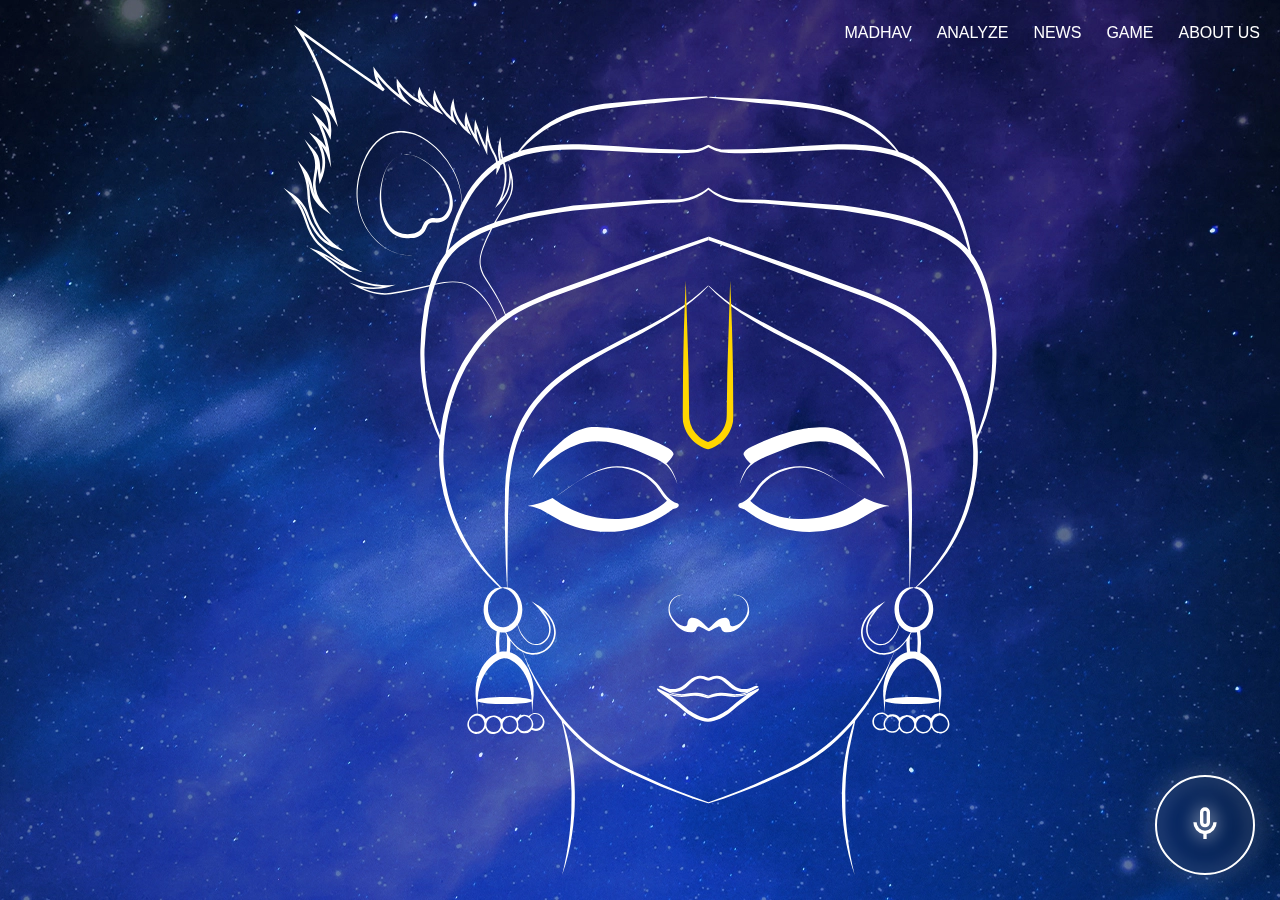
==== commit e19ef36a: "init" ====
--- a/index.html
+++ b/index.html
@@ -5,16 +5,9 @@
     <meta name="viewport" content="width=device-width, initial-scale=1.0">
     <link rel="shortcut icon" href="favicon.ico" type="image/x-icon">
     <title>Madhav</title>
+    <link rel="stylesheet" href="style.css">
     <style>
-        *{
-            box-sizing: border-box;
-        }
-        :root{
-            font-family: sans-serif;
-            line-height: 1.6;
-            font-size: 16px;
-            color: white;
-        }
+        
         #madhav{
             position: relative;
             max-height: 100%;
@@ -72,6 +65,8 @@
             left: 58%;
             fill: white;
             width: 12%;
+        }
+        .talking{
             animation: talking 0.3s infinite alternate;
         }
         @keyframes talking{
@@ -91,10 +86,16 @@
             border-radius: 50%;
             filter: drop-shadow(0 0 10px white);
             cursor: pointer;
-            transition: box-shadow 0.3s;
+            transition: all 0.3s;
+            backdrop-filter: blur(10px);
         }
         #mic-button:hover{
-            box-shadow: 0 0 12px 6px #f0f, 0 0 20px 12px #0ff, 0 0 28px 18px #fff;
+            box-shadow: 0 0 14px 9px #fff;
+            transform: scale(1.1);
+        }
+        #mic-button:active{
+            box-shadow: 0 0 14px 9px #fff;
+            transform: scale(0.9);
         }
         .listening{
             animation: listening 1s infinite alternate;
@@ -102,21 +103,104 @@
         @keyframes listening{
             0%{
                 box-shadow: 0 0 12px 6px #fff, 0 0 20px 12px #f0f, 0 0 28px 18px #0ff;
+                transform: scale(1);
             }
             50%{
                 box-shadow: 0 0 12px 6px #f0f, 0 0 20px 12px #0ff, 0 0 28px 18px #fff;
+                transform: scale(0.9);
             }
             100%{
                 box-shadow: 0 0 12px 6px #0ff, 0 0 20px 12px #fff, 0 0 28px 18px #f0f;
-            }
-        }
+                transform: scale(1.2);
+            }
+        }
+        
+
+        /*miscellaneous*/
+        #search-box{
+            position: fixed;
+            z-index: 3;
+            top: 20px;
+            left: 50%;
+            transform: translateX(-50%);
+            width: 0;
+            max-width: 600px;
+            max-height: 100%;
+            overflow-y: auto;
+            backdrop-filter: blur(25px);
+            border-radius: 25px;
+            box-shadow: 10px 10px 10px rgba(0, 0, 0, 0.3);
+            background-color: rgba(0, 0, 0, 0.3);
+        }
+        .search-active{
+            animation: search 2s normal forwards;
+        }
+
+        @keyframes search{
+            to{
+                width: 100%;
+                padding: 10px;
+            }
+        }
+
+        .search-field{
+            padding: 10px;
+            text-overflow: ellipsis;
+            overflow-x: hidden;
+            text-wrap: nowrap;
+        }
+        #search-term{
+            margin-left: 0.4em;
+            font-size: 20px;
+            font-style: italic;
+        }
+        #search-result{
+            margin-bottom: 0;
+            padding: 10px;
+        }
+        #search-ul{
+            padding-left: 0;
+            margin-bottom: 0;
+            list-style: none;
+        }
+        #search-ul>li{
+            display: flex;
+            align-items:center;
+            padding: 10px;
+            cursor: pointer;
+            border-radius: 10px;
+            transition: box-shadow 0.3s;
+        }
+        #search-ul>li:hover{
+            backdrop-filter: blur(5px);
+            box-shadow: 3px 3px 9px rgba(0, 0, 0, 0.3);
+        }
+        .index{
+            margin-right: 15px;
+            padding: 10px 15px;
+            backdrop-filter: blur(10px);
+            border-radius: 10px;
+        }
+        .result{
+            flex-grow: 1;
+            text-overflow: ellipsis;
+            overflow-x: hidden;
+            text-wrap: nowrap;
+        }
+        
     </style>
 </head>
-<body style="margin:0;height:100vh;background:url(background.webp) center/cover no-repeat fixed">
-    <header style="position:relative">
-        <a href="about.html" style="position:absolute;top:20px;right:25px;z-index:2;color:white;text-decoration:none">ABOUT</a>
+<body>
+    <header>
+        <ul class="header-ul">
+            <li><a href="/">MADHAV</a></li>
+            <li><a href="analys.html">ANALYZE</a></li>
+            <li><a href="news.html">NEWS</a></li>
+            <li><a href="game.html">GAME</a></li>
+            <li><a href="about.html">ABOUT US</a></li>
+        </ul>
     </header>
-    <main style="position:relative;height:100vh">
+    <main>
         <article style="position:absolute;top:50%;transform:translateY(-50%);padding:25px;aspect-ratio:1/1;width:100%;max-height:100%">
             <div id="madhav">
                 <svg xmlns="http://www.w3.org/2000/svg" id="head" viewBox="0 0 80.53 96"><path d="M50.94 11.55v-.03m3.08 66.82h0c.01.01.01.01.02.01-.01 0-.01 0-.02-.01zm0 1.76v.01h.02c-.01.01-.01.01-.02-.01zm-.01 2.53v.01c.01 0 .02 0 .03-.01h-.03zm.06-58.33v.05c.01-.01.02-.02.03-.02-.01-.02-.02-.02-.03-.03zm-.01 69.53v.02c.01 0 .03-.01.05-.01-.02 0-.04-.01-.05-.01zm-.03-74.37v.07c.01 0 .01-.01.02-.01s.03-.01.05-.02c-.02-.01-.04-.03-.07-.04zM54.1 14h-.14v.01l.01.08c.05 0 .08.01.13.01.03 0 .08-.01.12-.01l.01-.08c-.05 0-.08-.01-.13-.01zm-.05 64.35h.02v-.01c-.01.01-.01.01-.02.01zm0 1.77h.02v-.02c-.01.02-.01.02-.02.02zm0 2.51c.01.01.02.01.03.01v-.01h-.03zm.12-8.4v.02c.01 0 .01 0 .02-.01-.01 0-.01 0-.02-.01zm-1.99-9.32c-.34-.39-.84-.58-1.32-.56.49.02.96.22 1.25.62.3.37.37.89.28 1.34-.09.47-.37.88-.74 1.17-.19.14-.38.27-.6.34-.1.05-.22.07-.32.08s-.2-.01-.24-.08c-.06-.06-.07-.17-.08-.3-.01-.12-.05-.27-.14-.39s-.24-.18-.38-.18c-.14-.01-.27.01-.38.06-.24.07-.46.21-.66.37-.2.17-.35.36-.52.51l-.31.25c-.1-.07-.21-.17-.31-.25-.17-.15-.32-.34-.52-.51-.2-.15-.42-.3-.66-.37a.8.8 0 0 0-.38-.06c-.14 0-.29.06-.38.18s-.13.27-.14.39c-.01.13-.02.24-.08.3-.05.07-.14.09-.24.08a1.25 1.25 0 0 1-.32-.08c-.22-.07-.42-.2-.6-.34-.37-.3-.65-.7-.74-1.17-.09-.45-.02-.97.28-1.34.29-.39.77-.59 1.25-.62a1.64 1.64 0 0 0-1.32.56c-.34.38-.43.94-.35 1.43.02.17.07.32.14.47.08.18.2.34.31.49l.19.25c.13.17.28.32.44.46.42.36 1.01.64 1.57.57.1-.01.22-.06.31-.12.05-.04.09-.07.12-.12s.03-.11.06-.17c.02-.07.06-.15.14-.2s.2-.02.28.01a1.91 1.91 0 0 1 .38.18c.2.11.37.22.58.3.01.01.01.01.02.01s.01 0 .02-.01c.21-.07.38-.19.58-.3.12-.07.24-.13.38-.18.08-.04.2-.06.28-.01s.12.13.14.2c.02.06.02.12.06.17.02.05.07.08.12.12.09.06.21.11.31.12.56.07 1.15-.21 1.57-.57a3.81 3.81 0 0 0 .44-.46l.19-.25a2.04 2.04 0 0 0 .31-.49 1.59 1.59 0 0 0 .14-.47c.02-.5-.08-1.06-.41-1.43zm2.02 9.33c.01.01.01.01.02.01v-.02c-.01.01-.01.01-.02.01zm-.26-22.31v.04c.02 0 .03-.01.06-.02-.02 0-.05 0-.06-.02zm.06.02c.01.01.03.02.05.02v-.04c-.02.02-.03.02-.05.02zm.1-27.63c0 .01.01.01.02.02v-.04c-.01 0-.01.01-.02.02zm0 69.52c.01 0 .02.01.03.01v-.02c0 0-.02.01-.03.01zm0-74.35c.01.01.02.02.03.02s.01.01.02.01v-.07c-.01.02-.02.03-.05.04zm0-5.49a.66.66 0 0 0-.14.01l.01.08c.05 0 .08.01.13.01.03 0 .08-.01.12-.01l.01-.08V14h-.13zm-1.37 35.78l.15-.12c.58-.47 1.28-.78 1.98-1.06 1.52-.63 3.05-1.28 4.66-1.5.8-.11 1.61-.11 2.4.05.79.15 1.54.48 2.25.88 1.41.83 2.71 1.88 3.76 3.19a9.87 9.87 0 0 0-.64-1.2c-.23-.36-.81-1.26-1.86-2.24-1-.94-1.93-1.81-3.34-2.2-.8-.22-1.45-.17-2.7-.07 0 0-2.77.22-6.54 2.13-.21.1-.93.48-.89.85.01.06.05.13.13.27.05.08.15.25.45.56l.22.22a1.54 1.54 0 0 0-.13.12c-.3.31-.53.68-.7 1.06a5.11 5.11 0 0 0-.42 1.19c.13-.4.3-.78.51-1.14a2.76 2.76 0 0 1 .71-.99zm-8.74.97c.21.36.38.74.51 1.14a5.11 5.11 0 0 0-.42-1.19c-.18-.38-.4-.75-.7-1.06l-.13-.12c.09-.08.16-.16.22-.22.3-.31.4-.48.45-.56.08-.14.12-.21.13-.27.04-.37-.68-.75-.89-.85-3.77-1.91-6.54-2.13-6.54-2.13-1.25-.1-1.9-.15-2.7.07-1.41.39-2.35 1.27-3.34 2.2-1.05.98-1.64 1.88-1.86 2.24a10.67 10.67 0 0 0-.64 1.2c1.05-1.3 2.35-2.36 3.76-3.19.71-.39 1.47-.72 2.25-.88a6.91 6.91 0 0 1 2.4-.05c1.61.21 3.13.87 4.66 1.5.7.29 1.4.59 1.98 1.06l.15.12c.27.28.51.62.71.99zm-19.78-17.4h0zm-5.1-9.71l-.22.33c.08-.1.16-.2.23-.32.03-.04.05-.08.08-.13l.01-.01c0-.04.01-.05.02-.07l-.12.2zm-.39-2.1c.08-.13.15-.27.21-.41.03-.07.05-.15.08-.22.02-.08.05-.15.06-.23l.04-.23c.01-.08.01-.15.01-.23.01-.15 0-.3-.02-.46-.06-.6-.27-1.16-.53-1.68a6.81 6.81 0 0 0-2.29-2.53c-.47-.32-.97-.6-1.51-.77-.5-.16-1.06-.19-1.56-.04.51-.15 1.06-.12 1.55.05.54.17 1.02.47 1.48.8.91.66 1.65 1.56 2.11 2.58.23.51.39 1.05.42 1.6 0 .14.01.27-.01.4l-.02.2-.04.19c-.01.07-.04.12-.06.18l-.07.18-.19.35c-.14.21-.32.39-.53.48-.21.1-.43.09-.72.07-.14-.01-.31-.02-.48.01s-.34.11-.48.21a1.03 1.03 0 0 0-.34.41c-.08.15-.12.28-.18.39-.19.44-.67.68-1.18.75s-1.06.02-1.53-.19-.86-.59-1.15-1.05c-.28-.47-.47-1-.59-1.55-.24-1.1-.22-2.27.03-3.38.13-.55.31-1.1.62-1.58.29-.48.74-.88 1.26-1.08-.53.2-.98.59-1.28 1.07-.31.48-.52 1.02-.67 1.58-.14.56-.25 1.12-.28 1.7a8.46 8.46 0 0 0 .08 1.74c.1.57.25 1.15.54 1.67.28.52.7 1 1.26 1.27.28.14.57.21.86.26.3.04.6.05.9.02.3-.04.6-.12.88-.28.14-.08.27-.18.39-.3s.21-.27.28-.41l.17-.39a.58.58 0 0 1 .19-.24c.18-.14.38-.16.65-.14.14.01.29.02.45 0 .16-.01.33-.06.48-.14.32-.12.55-.36.71-.63zm1.25-.01c0 .01-.01.01-.01.02-.13.65-.38 1.28-.71 1.85-.01.01-.01.01-.01.02-.01.01-.01.01-.01.02l-.12.2-.22.33c.08-.1.16-.2.23-.32.03-.04.05-.08.08-.13l.01-.01a6.08 6.08 0 0 0 .79-2.07l-.03.09zm.05-2.79c-.15-.85-.45-1.65-.85-2.41a10.13 10.13 0 0 0-1.48-2.07c-.58-.61-1.23-1.17-1.97-1.59-.37-.21-.76-.39-1.16-.5-.41-.12-.83-.19-1.26-.19-.42-.01-.85.06-1.25.19-.41.14-.79.35-1.13.6-.68.52-1.21 1.22-1.61 1.97a9.2 9.2 0 0 0-.86 2.42c-.18.84-.25 1.7-.17 2.56.08.85.3 1.69.66 2.47a6.7 6.7 0 0 0 .62 1.11c.24.36.51.68.81.98.29.31.62.57.97.81.35.23.73.43 1.12.58 1 .39 2.1.5 3.15.31a5.81 5.81 0 0 1-3.14-.34c-.39-.14-.76-.35-1.11-.58a5.71 5.71 0 0 1-.96-.82c-.29-.3-.56-.62-.79-.98a7.3 7.3 0 0 1-.6-1.1c-.34-.78-.55-1.61-.62-2.45-.07-.85.02-1.69.19-2.52.18-.83.46-1.63.86-2.37.4-.75.91-1.42 1.58-1.92a3.42 3.42 0 0 1 1.08-.58 3.47 3.47 0 0 1 1.2-.19c.41 0 .82.06 1.22.17.39.11.78.29 1.14.49.72.4 1.37.94 1.95 1.55a10.2 10.2 0 0 1 1.49 2.03c.4.75.71 1.54.88 2.38.08.41.13.84.14 1.26v.14c.01-.02.01-.02.02-.03l.01-.11c0-.43-.05-.85-.13-1.27zM80.4 34.29l-.34-2.5a21.51 21.51 0 0 0-.65-2.57c-.29-.86-.65-1.73-1.14-2.54-.18-.3-.38-.58-.59-.87-.01-.04-.02-.1-.03-.16-.2-.99-.51-2.43-1.18-4.12a16.73 16.73 0 0 0-1.32-2.65c-.57-.9-1.29-1.81-2.19-2.6-.12-.09-.22-.21-.35-.3a5.93 5.93 0 0 0-.37-.27l-.37-.28-.41-.24c-.14-.07-.26-.16-.41-.24a4.03 4.03 0 0 1-.43-.19l-.44-.19-.47-.16c-.06-.03-.13-.05-.2-.07a12.63 12.63 0 0 0-1.05-1.27 13.49 13.49 0 0 0-2.55-2.05c-.93-.58-1.93-1.04-2.96-1.39-1.05-.33-2.11-.54-3.17-.7-2.13-.31-4.27-.5-6.41-.6l-5.25-.24-.01.08c-.03 0-.08.02-.11.02l5.33.59 1.6.15c.52.01 1.06.07 1.59.13l3.17.4c1.05.15 2.1.36 3.1.66.51.15.99.34 1.48.55l1.42.7c1.31.75 2.51 1.69 3.53 2.84-1.07-.34-2.23-.54-3.41-.64-1.35-.12-2.68-.12-3.95-.07l-3.66.2-3.29.23-1.5.07-1.38.04-2.34.03c-.34-.04-.65-.09-.92-.19-.26-.09-.51-.19-.72-.32-.01 0-.01-.01-.02-.01s-.02-.01-.03-.03c-.02.02-.04.03-.05.03s-.01.01-.02.01c-.21.12-.46.22-.72.32-.27.1-.58.15-.92.19-.67.07-1.46.02-2.34-.03L42.57 14l-1.5-.07-3.29-.23-3.66-.2c-1.27-.05-2.6-.05-3.95.07-1.18.1-2.34.31-3.41.64a14.18 14.18 0 0 1 3.53-2.84l1.42-.7 1.48-.55c1-.31 2.05-.51 3.1-.66l3.17-.4 1.59-.16 1.6-.15L48 8.16c-.05 0-.09-.02-.13-.02l-.01-.08-5.25.24-6.41.6c-1.06.16-2.12.38-3.17.7-1.03.35-2.03.81-2.96 1.39-.92.57-1.78 1.27-2.55 2.05a12.63 12.63 0 0 0-1.05 1.27c-.07.02-.14.04-.2.07-.15.04-.31.1-.47.16l-.44.19-.43.19c-.05.02-.09.05-.13.07a10.52 10.52 0 0 1-.25-1.67v-.02l-.05-.68-.16.66v.03c-.07.27-.11.52-.11.8-.01.29.02.56.06.84.03.11.05.22.06.34l-.15.09c0-.01-.01-.03-.01-.04a3.35 3.35 0 0 0-.16-.54c-.08-.18-.17-.36-.26-.51-.35-.62-.55-1.34-.61-2.05-.01-.01-.01-.02-.01-.03l-.08-.92-.15.91v.03c-.05.31-.08.64-.1.96l-.01.46-.11-.26-.32-.75-.57-1.51-.17-.46-.06.48v.05c-.05.38-.05.76 0 1.13-.36-.62-.63-1.3-.82-1.99l-.14-.53-.11.54c0 .02-.01.04-.01.06-.07.37-.05.76.04 1.12-.28-.31-.53-.63-.73-.99-.28-.53-.47-1.1-.54-1.69l-.08-.58-.18.55c-.01.02-.01.04-.02.06-.16.48-.17 1.02-.05 1.52a6.58 6.58 0 0 1-1.72-2.62l-.16-.43-.11.45c-.01.02-.02.05-.02.07-.07.33-.07.67.01.99a2.41 2.41 0 0 0 .16.45c-.28-.17-.54-.4-.77-.64-.36-.38-.64-.83-.83-1.31l-.14-.38-.12.38c-.01.02-.02.05-.02.08a1.55 1.55 0 0 0 0 .8c.02.08.06.16.09.24-.9-.5-1.68-1.21-2.27-2.07l-.25-.37-.01.45c0 .03 0 .06.01.09 0 .34.06.69.18 1.02l.12.29a13.45 13.45 0 0 1-2.63-2.75l-.31-.44.05.54a.22.22 0 0 0 .01.08c.05.49.21.97.46 1.4L9.01 5.58 6.61 3.9 1.9.5 1.85.47 1.21 0l.42.68c.01.02.02.03.03.05.94 1.48 1.74 3.04 2.4 4.67l.86 2.52.45 1.74A4.7 4.7 0 0 0 4.1 8.54c-.01-.01-.02-.02-.04-.03l-.97-.59.78.84c.01.01.02.02.03.04.21.22.4.48.56.75.17.29.29.58.4.9.15.45.23.92.23 1.39-.33-.51-.73-.98-1.19-1.36l-.04-.04-.64-.53.4.71c.01.02.02.04.03.05.53.98.92 2.03 1.14 3.11a4.39 4.39 0 0 0-1.05-1.1c-.01-.01-.02-.02-.04-.02l-.84-.58.63.81c.01.01.02.02.03.04a4.17 4.17 0 0 1 .85 2.11c.07.6.01 1.2-.16 1.78a2.43 2.43 0 0 1-.04-.3l-.06-.87c-.02-.31-.1-.62-.23-.9s-.31-.51-.5-.73L3.36 14l-1-1.09.76 1.28.02.02c.27.47.42 1 .43 1.54.02.56-.13 1.11-.2 1.69-.03.29-.05.59-.02.89a3.57 3.57 0 0 0 .19.86 3.07 3.07 0 0 1-.21-.67c-.09-.41-.18-.86-.36-1.27-.16-.39-.39-.77-.67-1.09-.01-.01-.01-.02-.02-.03l-.69-.83.46.99c0 .01.01.02.01.02.33.75.55 1.53.61 2.35l.04.62.06.64c.06.42.16.84.29 1.25a8.76 8.76 0 0 0 1.11 2.28c.3.42.63.8 1 1.14-.29-.16-.54-.37-.78-.59-.25-.22-.45-.49-.64-.77l-.52-.87c-.15-.3-.27-.61-.39-.94-.11-.32-.25-.66-.45-.95-.36-.59-.88-1.08-1.46-1.46 0-.01-.01-.02-.02-.02l-.92-.6.76.8c0 .01.01.02.02.02.63.68 1.14 1.48 1.45 2.35l.49 1.36a5.11 5.11 0 0 0 .7 1.3c.28.41.65.72 1.01 1.04.35.32.72.63 1.1.91.42.34.88.63 1.33.91a7.68 7.68 0 0 1-1.01-.55l-1.06-.61c-.35-.19-.72-.36-1.09-.5-.01 0-.02 0-.03-.01l-.76-.28.67.47.02.02 1.89 1.37c.31.23.6.51.92.76l.99.67c.69.4 1.43.7 2.2.91a7.44 7.44 0 0 0 1.56.23c-.97.17-1.99.09-2.93-.22h-.01l-.79-.26.72.41c1.21.71 2.61 1.1 4 .92a18 18 0 0 0 2.03-.36l2-.47a3.53 3.53 0 0 0 .31-.08l-.56 2.3-.34 2.5-.12 2.37c-.03 1.52.1 2.96.31 4.24a22.31 22.31 0 0 0 .85 3.41l.5 1.35.48 1.1c.01.03.03.05.04.07l-.08 1.4.03 1.45.14 1.4a20.6 20.6 0 0 0 1.33 4.9c.6 1.43 1.29 2.66 1.98 3.68.69 1 1.37 1.82 1.95 2.45s1.07 1.07 1.41 1.37c.01.01.02.03.05.04a.76.76 0 0 0-.21.03c-.36.07-.86.36-1.22.94-.25.42-.43.97-.42 1.58l.01.19c.02.16.04.35.09.51.04.22.13.44.24.65.12.2.25.41.43.59.2.18.44.35.71.46-.07.5-.11 1-.1 1.5l.07.98c-.03.03-.07.04-.1.05-.28.15-.52.34-.73.54-.43.41-.74.87-.98 1.35-.24.47-.37.95-.46 1.41a5.16 5.16 0 0 0-.08.66l-.01.31v.3c.01.09.01.18.01.29l.03.26.05.49.1.76.04.39c-.55 0-.88.5-.94.6-.16.21-.26.52-.19.86.04.18.14.39.29.54.17.15.37.27.59.3.24.02.47-.02.65-.13a.96.96 0 0 0 .42-.45c.03-.03.04-.07.05-.1.01.02.02.05.03.08a1.03 1.03 0 0 0 .36.45c.17.12.37.17.59.16.21-.01.42-.09.57-.22.14-.11.25-.27.3-.44 0 .02.02.04.02.05a1.03 1.03 0 0 0 .36.45c.16.12.37.17.59.16a.98.98 0 0 0 .57-.22c.1-.08.18-.18.24-.31.07.11.16.2.28.29.16.12.37.17.59.16a.98.98 0 0 0 .57-.22c.06-.06.11-.11.16-.18a1.04 1.04 0 0 0 .31.11c.2.04.42 0 .61-.09s.34-.27.44-.44a1.18 1.18 0 0 0 .09-.58c-.05-.34-.27-.6-.5-.72-.06-.04-.37-.23-.78-.14-.03.02-.05.03-.09.03v.01a.91.91 0 0 0-.4.26c-.1-.05-.29-.15-.57-.13-.44.01-.72.33-.78.39-.09-.08-.33-.26-.65-.29-.59-.07-1.01.33-1.07.39-.06-.07-.32-.38-.79-.42-.56-.06-.95.34-.99.39-.05-.08-.15-.28-.37-.42 0 0-.25-.15-.54-.15-.01-.1-.01-.23-.01-.39l.01-.78v-.23c.36.17 1.58.3 3.04.3s2.69-.12 3.04-.3l.07 1.08v.14c0 .03.01.05.01.09 0-.03 0-.06.01-.09v-.14l.08-1.11-.01.01.07-.62v-.34c0-.06 0-.12.01-.18l-.02-.18a4.84 4.84 0 0 0-.02-.39c-.03-.13-.05-.27-.07-.41-.06-.28-.12-.55-.23-.84-.05-.15-.11-.3-.18-.44-.01-.04-.03-.07-.04-.11l-.18-.32c-.16-.29-.37-.55-.6-.83-.25-.26-.51-.5-.86-.67a3.14 3.14 0 0 0-.49-.21c.04-.29.05-.58.06-.87v-.43a4.51 4.51 0 0 0 .79.87c.16.13.35.27.56.37l.82 2.05.48.99c.59 1.15 1.27 2.26 2.01 3.32l1.11 1.44c.29 1.08.51 2.17.69 3.28a31.16 31.16 0 0 1 .44 4.73l-.02 2.38-.08 1.18-.12 1.18c-.18 1.57-.46 3.13-.84 4.67a25.14 25.14 0 0 0 1.13-4.64c.25-1.58.34-3.18.3-4.8-.03-1.59-.19-3.19-.52-4.77-.2-1.01-.46-2-.78-2.97l1.19 1.29c.91.91 1.89 1.77 2.96 2.49s2.22 1.32 3.37 1.86l1.75.78 1.75.77 3.59 1.34 1.74.54c.01 0 .03.01.05.01.01 0 .02-.01.03-.01l1.74-.54 3.59-1.34 1.75-.77 1.75-.78c1.15-.54 2.3-1.13 3.37-1.86 1.07-.72 2.05-1.58 2.96-2.49l1.19-1.29c-.32.97-.58 1.96-.78 2.97-.33 1.57-.49 3.17-.52 4.77-.04 1.61.05 3.22.3 4.8A25.14 25.14 0 0 0 64.51 96c-.38-1.54-.66-3.1-.84-4.67l-.12-1.18-.08-1.18-.02-2.38a31.4 31.4 0 0 1 .44-4.73l.69-3.28 1.11-1.44a27.91 27.91 0 0 0 2.01-3.32l.48-.99.82-2.05c.21-.1.4-.23.56-.37a4.51 4.51 0 0 0 .79-.87v.43l.06.87a3.14 3.14 0 0 0-.49.21c-.35.17-.61.42-.86.67-.23.28-.44.54-.6.83l-.18.32c-.01.04-.03.07-.04.11-.07.14-.13.29-.18.44-.11.29-.17.56-.23.84l-.07.41-.02.39c-.01.06-.01.11-.02.18.01.06.01.12.01.18v.34l.07.62-.01-.01.08 1.11v.14c.01.03.01.06.01.09 0-.04.01-.06.01-.09v-.14l.07-1.08c.35.17 1.58.3 3.04.3s2.68-.12 3.04-.3v.17l.01.78-.01.39c-.29 0-.54.15-.54.15-.22.14-.32.34-.37.42-.04-.05-.43-.45-.99-.39-.47.04-.73.35-.79.42-.06-.06-.48-.46-1.07-.39-.32.03-.56.2-.65.29-.06-.06-.34-.38-.78-.39-.28-.02-.47.08-.57.13-.06-.06-.19-.18-.4-.26v-.01c-.04 0-.06-.01-.09-.03-.41-.09-.72.1-.78.14-.23.12-.45.39-.5.72a1.18 1.18 0 0 0 .09.58c.1.17.25.35.44.44s.41.13.61.09a1.04 1.04 0 0 0 .31-.11c.05.07.1.12.16.18a.98.98 0 0 0 .57.22c.22.01.43-.04.59-.16a.86.86 0 0 0 .28-.29c.06.12.14.22.24.31a.98.98 0 0 0 .57.22c.22.01.43-.04.59-.16a1.03 1.03 0 0 0 .36-.45c0-.01.02-.03.02-.05.05.17.16.33.3.44.15.13.36.21.57.22.22.01.42-.04.59-.16a1.03 1.03 0 0 0 .36-.45l.03-.08c.01.03.02.07.05.1a.96.96 0 0 0 .42.45c.18.11.41.15.65.13a1.08 1.08 0 0 0 .59-.3c.15-.15.25-.36.29-.54a1.08 1.08 0 0 0-.18-.85c-.07-.11-.4-.61-.95-.61l.04-.39.1-.76.05-.49.03-.26.01-.29v-.3l-.01-.31a5.16 5.16 0 0 0-.08-.66c-.09-.46-.22-.94-.46-1.41-.24-.48-.55-.94-.98-1.35-.21-.2-.45-.39-.73-.54-.03-.01-.07-.02-.1-.05l.07-.98c.01-.5-.03-1-.1-1.5.27-.11.51-.28.71-.46.18-.18.31-.39.43-.59.11-.21.2-.43.24-.65.05-.16.07-.35.09-.51l.01-.19c.01-.61-.17-1.16-.42-1.58-.36-.58-.86-.87-1.22-.94a.76.76 0 0 0-.21-.03c.03-.01.04-.03.05-.04.34-.3.83-.73 1.41-1.37.58-.63 1.26-1.45 1.95-2.45a21.64 21.64 0 0 0 1.98-3.68 20.6 20.6 0 0 0 1.33-4.9l.14-1.4c.04-.48.03-.96.03-1.45l-.08-1.4c.01-.02.03-.04.04-.07l.48-1.1.5-1.35a22.31 22.31 0 0 0 .85-3.41c.21-1.28.34-2.72.31-4.24l-.12-2.32zM27.94 78.02l.16-.15c.01.01.08-.01.21-.04a.91.91 0 0 1 .55.1c.2.1.4.34.42.64.05.32-.11.66-.42.83-.25.12-.53.1-.75-.02.03-.03.05-.08.06-.12a.98.98 0 0 0-.21-.93c-.04-.06-.09-.09-.15-.14l.13-.17zm-1.38.46a.92.92 0 0 1 .43-.36c.13-.04.21-.05.21-.07 0 .02.07.02.21.05a.86.86 0 0 1 .25.13c.04.01.06.04.09.07.04.03.07.07.11.11.15.18.23.49.14.78-.01.03-.03.06-.04.08a.61.61 0 0 1-.09.16c-.14.18-.35.31-.59.32a.79.79 0 0 1-.78-.47c.05-.21.02-.42-.03-.58a1.28 1.28 0 0 1 .09-.22zm-1.67.09a.83.83 0 0 1 .42-.35c.12-.05.2-.06.2-.07 0 .01.09.01.21.04.13.05.32.13.47.33.04.05.08.12.11.19a.88.88 0 0 1 .06.33.63.63 0 0 1-.05.26.8.8 0 0 1-.71.56c-.35.02-.67-.2-.78-.49a.88.88 0 0 1 .07-.8zm-1.85 0c.13-.19.32-.31.43-.35l.21-.07c0 .01.08.01.21.04.13.05.31.13.45.33.15.17.23.48.14.78-.08.29-.37.54-.72.56s-.66-.2-.77-.49c-.13-.29-.06-.6.05-.8zm-1.1-.57c.01.01.09.02.21.08.13.07.31.18.44.43.12.22.15.55 0 .86-.15.3-.51.51-.88.46-.38-.04-.67-.35-.74-.67a.93.93 0 0 1 .21-.84 1 1 0 0 1 .53-.3c.14-.02.23-.01.23-.02zm45.18 1.4c-.31-.16-.47-.51-.42-.83a.78.78 0 0 1 .42-.64.91.91 0 0 1 .55-.1c.13.03.2.05.21.04 0 .01.06.06.16.15l.13.16c-.06.05-.11.08-.15.14-.19.2-.32.56-.21.93.01.04.03.09.06.12-.22.13-.5.16-.75.03zm2.36-.11a.79.79 0 0 1-.78.47c-.24-.01-.45-.13-.59-.32a.61.61 0 0 1-.09-.16c-.01-.02-.03-.05-.04-.08a.87.87 0 0 1 .14-.78c.04-.04.07-.08.11-.11.03-.03.05-.06.09-.07a.86.86 0 0 1 .25-.13c.14-.03.21-.03.21-.05 0 .02.08.03.21.07a.86.86 0 0 1 .43.36.85.85 0 0 1 .09.22c-.05.16-.08.37-.03.58zm1.68.07c-.11.29-.43.51-.78.49-.34-.02-.62-.27-.71-.56-.04-.08-.05-.17-.05-.26a.96.96 0 0 1 .06-.33c.03-.07.07-.14.11-.19a1.07 1.07 0 0 1 .47-.33c.12-.03.21-.03.21-.04 0 .01.08.02.2.07.12.04.31.15.42.35a.89.89 0 0 1 .07.8zm1.83 0c-.11.29-.42.51-.77.49s-.64-.28-.72-.56c-.09-.3-.01-.6.14-.78.14-.19.32-.28.45-.33l.21-.04c0 .01.08.02.21.07a.92.92 0 0 1 .43.35c.11.21.18.52.05.8zm1.28-1.34c.15.03.35.1.53.3.18.19.29.51.21.84-.07.33-.36.63-.74.67-.37.05-.73-.16-.88-.46a.96.96 0 0 1 0-.86 1.04 1.04 0 0 1 .44-.43c.12-.06.2-.07.21-.08 0 .01.09 0 .23.02zM25.18 15.44l.42-.17c.1-.05.2-.09.32-.14.02-.01.06-.02.09-.05.01 0 .03 0 .04-.01l.39-.14c1.19-.4 2.46-.63 3.77-.76 1.33-.12 2.64-.12 3.89-.08l3.64.16 3.31.17 1.51.05 1.38.01c.87.01 1.68.04 2.4-.07a3.74 3.74 0 0 0 .97-.26c.26-.11.49-.22.69-.35.18.12.41.23.67.35.29.11.63.21.97.26.72.11 1.53.08 2.4.07l1.38-.01 1.51-.05 3.31-.17 3.64-.16c1.25-.04 2.57-.04 3.89.08 1.31.12 2.58.36 3.77.76l.39.14c.01.01.03.01.04.01.03.03.07.04.09.05l.32.14.42.17.38.22.39.22c.13.07.24.17.36.26l.36.24a2.89 2.89 0 0 1 .32.29c.87.75 1.58 1.59 2.14 2.46.55.87.98 1.75 1.34 2.55.63 1.48 1.01 2.78 1.27 3.73-.29-.35-.62-.65-.98-.94-.76-.61-1.62-1.1-2.52-1.51-1.79-.82-3.65-1.31-5.44-1.7-1.78-.41-3.53-.65-5.19-.86l-8.89-.65-1.81-.03c-.29 0-.56 0-.82-.01l-.76-.06c-.97-.14-1.77-.49-2.36-.85a6.09 6.09 0 0 1-.57-.41c-.01-.01-.02-.01-.02-.02-.02 0-.03.01-.04.02a6.09 6.09 0 0 1-.57.41c-.59.36-1.39.7-2.36.85l-.76.06-.82.01-1.81.03-8.89.65-5.19.86-3.57.97 1.03-1.73.54-.93a3.65 3.65 0 0 0 .33-1.03c.03-.2.04-.4.04-.6 0-.52-.1-1.03-.26-1.53l-.27-.74.09.78c.07.68.02 1.38-.2 2.01-.15.44-.38.86-.66 1.21.15-.35.27-.72.36-1.09.15-.58.23-1.18.2-1.79a5.7 5.7 0 0 0-.13-.91c-.02-.1-.05-.21-.09-.32.07-.03.14-.08.21-.12zm-.56-.35c0 .01.01.02.01.03-.02.01-.05.03-.08.04l-.04-.26a4.42 4.42 0 0 1-.08-.7l.19.89zm-.57 1.06c.01.1.01.2 0 .32l-.05.47.24-.4c0-.02.01-.03.02-.05a1.85 1.85 0 0 0 .26-.65l.27-.16h.01l.07.27a5.06 5.06 0 0 1 .12.87 5.96 5.96 0 0 1-.18 1.73c-.13.56-.34 1.09-.62 1.6-.01.01-.01.02-.02.02l-.27.51.42-.4.02-.02c.5-.47.9-1.07 1.11-1.72a4.21 4.21 0 0 0 .24-1.31c.08.43.1.88.03 1.31-.05.36-.15.68-.31 1-.14.31-.34.6-.52.9l-1.11 1.89c-.56.19-1.11.42-1.66.66-.9.41-1.76.9-2.52 1.51-.36.29-.69.59-.98.94l.58-1.9-.08.13c-.07.11-.15.21-.23.32.08-.1.15-.21.22-.33l.12-.2c0-.01 0-.01.01-.02 0-.01 0-.01.01-.02l.64-1.7c.02-.04.04-.1.07-.14 0-.01.01-.01.01-.02l.03-.09c0-.01.01-.01.01-.02.34-.72.73-1.51 1.22-2.28.56-.87 1.27-1.71 2.14-2.46l.32-.29c.12-.11.24-.19.36-.27zm-1.86 11.12c.05.36.18.69.35 1.02.17.32.38.6.57.9l.57.9a16.64 16.64 0 0 1 1.02 1.86l.32.79a8.93 8.93 0 0 0-.86.66c-.22-.58-.5-1.14-.82-1.66-.38-.59-.8-1.15-1.31-1.63-.5-.47-1.11-.87-1.79-1.02-.68-.17-1.39-.16-2.07-.06-.34.04-.68.11-1.01.18a13.99 13.99 0 0 1 .95-2.09c.04-.05.06-.08.08-.13.02-.02.03-.03.04-.06.46-.75 1.03-1.42 1.73-1.97a11.32 11.32 0 0 1 2.4-1.44l1.02-.43-.51 1.09c-.26.65-.57 1.3-.68 2.02a2.96 2.96 0 0 0 0 1.07zm-6.05 2.17l-2.01.46-2.01.35-.51.04c-.08.01-.17 0-.25 0-.09 0-.17-.01-.26-.01-.33-.03-.67-.08-1-.16a6.48 6.48 0 0 1-1.19-.42c1 .19 2.05.15 3.04-.13.01 0 .01-.01.02-.01l.71-.21-.74.03c-.79.03-1.57-.04-2.3-.23-.76-.19-1.48-.51-2.15-.9a10.36 10.36 0 0 1-.97-.66c-.31-.23-.59-.51-.91-.76l-1.03-.79.11.06c.36.18.69.4 1.04.61.33.23.7.44 1.07.59.38.16.76.29 1.14.39h.03l.98.23-.9-.45c-.01 0-.02-.01-.03-.01-.82-.42-1.62-.92-2.36-1.49l-1.09-.9c-.36-.33-.7-.62-.97-1.01a5.91 5.91 0 0 1-.67-1.24l-.47-1.36a6.98 6.98 0 0 0-.71-1.42c.16.17.3.36.42.56.18.28.3.59.42.91l.4.97c.16.32.35.61.53.9a4.94 4.94 0 0 0 .68.82c.49.48 1.11.84 1.75 1.05.02 0 .03.01.04.01l.82.26-.69-.5c-.02-.01-.03-.02-.04-.03-.64-.47-1.22-1.04-1.68-1.69-.46-.67-.83-1.43-1.07-2.22-.13-.39-.22-.8-.28-1.19l-.07-.62-.03-.63a7.46 7.46 0 0 0-.17-1.07c.11.32.18.67.27 1.03.09.42.25.86.5 1.22.24.36.55.67.89.93.01.01.02.02.03.02l.92.67-.72-.89c-.01-.01-.01-.02-.02-.03-.35-.42-.64-.9-.83-1.41a3.29 3.29 0 0 1-.16-1.62l.19-1.25.03.33c.02.27.07.52.11.8.01.03.01.06.01.09l.07.5.21-.47a4.77 4.77 0 0 0 .4-2.47c-.05-.47-.18-.93-.37-1.36.27.34.48.72.63 1.13 0 .01.01.02.01.04l.44 1.28-.14-1.35v-.04a11.17 11.17 0 0 0-.94-3.4c.31.35.56.73.77 1.15l.24.49.05-.54c.01-.03.01-.06.01-.09a4.95 4.95 0 0 0-.22-1.99c-.1-.31-.22-.59-.38-.87.31.32.58.65.8 1.03 0 .01.01.03.02.04l.55.98-.25-1.1c-.01-.01-.01-.03-.01-.04l-.66-2.55c-.25-.87-.55-1.73-.89-2.54A28.69 28.69 0 0 0 2.3 1.17l4.14 2.98 2.4 1.68 2.38 1.64.03.02.19-.22c-.4-.41-.68-.91-.84-1.45a13.69 13.69 0 0 0 2.94 2.75c.01.01.03.02.03.03l.92.61-.72-.84-.03-.03c-.21-.26-.38-.54-.49-.86-.07-.15-.12-.34-.15-.52a7.24 7.24 0 0 0 2.55 2.02c.02 0 .03.01.05.02l.72.33-.56-.57c-.02-.01-.03-.02-.04-.03a1.46 1.46 0 0 1-.33-.58c-.03-.08-.04-.16-.04-.24.18.35.41.67.68.96.37.4.8.7 1.28.95.02.01.03.01.05.02l.6.29-.43-.51c-.21-.23-.35-.52-.41-.83-.04-.13-.05-.27-.06-.4.18.41.42.81.68 1.17a7.23 7.23 0 0 0 1.25 1.34l.04.04.46.36-.24-.52c-.17-.38-.24-.81-.22-1.21a4.8 4.8 0 0 0 .45 1.1c.29.53.68 1.01 1.14 1.4l.04.04.46.38-.25-.54c-.13-.26-.21-.55-.24-.84.26.68.58 1.34.99 1.94 0 .01.01.02.02.03l.46.66-.24-.78c0-.01-.01-.02-.01-.03-.11-.4-.17-.8-.17-1.2l.38 1c.09.26.21.5.32.76l.31.7.02.04.21.49v-.54l.01-.49.01-.5c.01-.05.01-.09.02-.15l.08.3c.1.38.25.72.43 1.06a4.37 4.37 0 0 1 .25.48 3.05 3.05 0 0 1 .17.51c.01.04.01.07.01.11-.09.06-.17.13-.26.2-.13.08-.26.17-.37.27-.13.08-.23.2-.35.3-.9.8-1.62 1.7-2.19 2.6l-.68 1.24v.01c-.02.02-.02.02-.03.04v.01l-.61 1.36c-.41 1.03-.68 1.96-.88 2.76 0 .01 0 .01-.01.02v.01l-.29 1.34-.03.16-.59.87c-.49.82-.85 1.68-1.14 2.54-.01.04-.03.09-.04.13l-.39.08zm1.83 15l-.13.78-.16 1.13-.31-.81-.44-1.35c-.29-.97-.56-2.1-.75-3.37a24.81 24.81 0 0 1-.25-4.16l.17-2.34.35-2.43c.17-.84.36-1.67.64-2.5.01-.02.01-.04.02-.06l1.07-.2c.68-.09 1.37-.1 2.03.05s1.25.54 1.75 1 .93 1.02 1.3 1.6c.33.52.61 1.08.83 1.66l-.15.12c-.46.4-.87.81-1.28 1.24l-.57.67-.54.67-.97 1.42-.44.73-.38.76-.18.37-.17.4-.33.76-.28.77-.26.79-.22.77-.18.79c-.04.11-.06.24-.1.38l-.07.36zm7.74 27.3c.26.12.49.32.71.51.21.21.41.43.56.66.09.11.17.23.23.36.07.12.15.24.2.38.12.23.22.49.3.73l.11.37c.03.11.05.23.07.35.01.06.03.12.04.17a.88.88 0 0 1 .02.17c.01.11.02.21.05.32l.01.44c-.36-.16-1.58-.3-3.03-.3s-2.67.13-3.03.3v-.09l.01-.26c.02-.1.03-.18.03-.28l.03-.28c.03-.09.05-.18.06-.3l.16-.59c.14-.4.3-.82.55-1.21.24-.4.54-.78.9-1.09.19-.15.39-.29.59-.39.06-.04.12-.05.17-.07.06-.03.1-.05.16-.06l.16-.04c.05 0 .11-.01.16-.01.26-.01.53.07.78.21zm-1.34-1.78a8.03 8.03 0 0 1 .07-1.38c.11.03.23.04.34.04.1 0 .19-.01.28-.02l.15.28a7.8 7.8 0 0 1 .04 1.08 5.29 5.29 0 0 1-.05.8c-.09-.01-.2-.01-.3-.01l-.27.02a1.04 1.04 0 0 0-.22.06l-.04-.87zm2.56.62c-.01-.01-.02-.01-.04-.02a2.33 2.33 0 0 1-.38-.26c-.38-.3-.66-.64-.89-.96-.01-.01-.01-.01-.02-.03-.17-.23-.31-.46-.41-.66-.02-.02-.04-.04-.05-.07.01 0 .03-.01.04-.01.13-.02.24-.07.36-.11.25-.11.48-.28.66-.45l.22-.26c.01.06.02.12.05.18a3.51 3.51 0 0 0 1.04 1.71c.16.14.37.28.6.34.25.06.48.06.75.02.51-.12.99-.52 1.2-1.09.22-.58.12-1.26-.17-1.83-.15-.3-.34-.55-.54-.83-.01-.01-.02-.03-.04-.06.17.15.33.34.5.51.48.56.79 1.3.75 1.99-.03.71-.41 1.35-.92 1.75-.24.19-.53.34-.82.41-.07.01-.15.04-.22.05s-.15.01-.22.02l-.22.01c-.07 0-.14 0-.21-.01-.37-.04-.72-.16-1.02-.34zm43.45-1.26c-.01.02-.01.02-.02.03-.23.32-.51.66-.89.96l-.38.26c-.02.01-.03.01-.04.02a2.87 2.87 0 0 1-1.02.35c-.07.01-.14.01-.21.01s-.15-.01-.22-.01c-.07-.01-.15-.01-.22-.02s-.15-.04-.22-.05c-.29-.07-.58-.21-.82-.41-.51-.4-.89-1.03-.92-1.75-.04-.69.27-1.43.75-1.99l.5-.51-.04.06c-.2.28-.39.53-.54.83-.29.57-.39 1.25-.17 1.83.21.57.69.97 1.2 1.09.27.04.5.04.75-.02.23-.06.44-.19.6-.34.65-.59.92-1.27 1.04-1.71.03-.06.04-.12.05-.18l.22.26c.18.17.41.34.66.45.12.04.23.09.36.11.01 0 .03.01.04.01-.01.03-.03.05-.05.07a6.02 6.02 0 0 1-.41.65zm.54-.72l.28.02c.11 0 .23-.01.34-.04a8.03 8.03 0 0 1 .07 1.38l-.04.87a1.04 1.04 0 0 0-.22-.06l-.27-.02-.3.01a5.29 5.29 0 0 1-.05-.8 7.8 7.8 0 0 1 .04-1.08c.06-.09.1-.18.15-.28zm1.37 3.5a4.67 4.67 0 0 1 .9 1.09c.25.4.41.82.55 1.21l.16.59a1.45 1.45 0 0 0 .06.3l.03.28c0 .09.01.17.03.28.01.08.01.16.01.26v.09c-.36-.16-1.58-.3-3.03-.3s-2.67.13-3.03.3l.01-.44c.03-.1.04-.2.05-.32a.88.88 0 0 1 .02-.17l.04-.17.07-.35.11-.37c.08-.24.18-.5.3-.73.05-.13.13-.26.2-.38a2.41 2.41 0 0 1 .23-.36c.15-.23.35-.45.56-.66.22-.19.45-.39.71-.51.25-.13.52-.21.78-.2.05 0 .11.01.16.01l.16.04c.06.01.1.03.16.06.05.02.11.03.17.07.2.1.4.23.59.38zm7.51-31.27c-.19 1.27-.46 2.4-.75 3.37l-.44 1.35-.31.81-.16-1.13c-.03-.26-.09-.51-.13-.78-.03-.11-.05-.24-.07-.38l-.1-.38-.18-.79-.22-.77c-.07-.27-.17-.52-.26-.79l-.28-.77-.33-.76-.17-.4-.18-.37-.38-.76-.44-.73c-.28-.49-.64-.94-.97-1.42-.16-.24-.36-.45-.54-.67l-.57-.67-1.28-1.24a14.54 14.54 0 0 0-2.9-1.94c-1.02-.52-2.05-.96-3.07-1.35l-5.93-2.13-10.03-3.5L48 23.9v.4l1.97.72 10 3.63 5.9 2.15c2.01.8 4.09 1.69 5.8 3.21.43.37.84.78 1.22 1.18l.56.64.52.65.94 1.39.43.69.37.73.18.36.17.38.32.73.27.76s.18.5.25.75a30.57 30.57 0 0 1 .22.76l.19.75.09.39c.03.11.05.24.07.38l.14.75a17.98 17.98 0 0 1 .24 2.04 2.07 2.07 0 0 1 .03.35 9.75 9.75 0 0 1 .02.53l-.01 1.4-.12 1.37c-.23 1.79-.68 3.4-1.24 4.82a20.89 20.89 0 0 1-1.85 3.64 24.07 24.07 0 0 1-1.85 2.49l-1.33 1.44c-.05.04-.08.08-.12.12-.11 0-.18.03-.18.04 0 .03.02.04.08.06.02.01.06.01.09.04.08.02.19.05.3.1.29.13.67.43.93.94.2.37.31.86.27 1.39 0 .04-.01.09-.01.15l-.09.39a2.07 2.07 0 0 1-.22.51 2.13 2.13 0 0 1-.34.45c-.27.28-.64.44-1.01.45-.02 0-.03 0-.04-.01h-.06c-.34-.03-.67-.19-.92-.44-.14-.13-.26-.29-.35-.45-.1-.16-.16-.34-.22-.51-.2-.71-.1-1.43.17-1.93.24-.5.62-.79.89-.93.02 0 .03 0 .04-.01.29-.13.49-.14.49-.2 0-.02-.17-.08-.47-.03l.21-5.16.05-2.96-.03-2.97a19.93 19.93 0 0 0-.3-2.98c-.16-.99-.39-1.97-.73-2.92-.33-.95-.76-1.87-1.3-2.73-.53-.85-1.16-1.63-1.84-2.36-1.38-1.44-3.01-2.6-4.68-3.61-1.68-1.02-3.44-1.89-5.18-2.74l-5.14-2.77c-1.35-.83-2.62-1.79-3.77-2.9v.09c1.08 1.16 2.32 2.15 3.62 3.04 1.63 1.09 3.36 2.03 5.09 2.93s3.46 1.77 5.1 2.8c1.64 1.02 3.23 2.15 4.55 3.56.66.69 1.27 1.44 1.79 2.26a12.83 12.83 0 0 1 1.26 2.61c.66 1.82.97 3.78 1.09 5.73l.1 2.96.04 2.96.03 5.18c-.03 0-.04 0-.05.01-.36.07-.86.36-1.22.94-.36.57-.54 1.41-.32 2.29.04.22.14.44.24.65l.17.28c-.01.06-.03.13-.05.21-.07.22-.19.49-.35.79a4 4 0 0 1-.72.87 2 2 0 0 1-.56.3c-.02.01-.04.01-.08.02h-.03l-.04.01c-.06 0-.11 0-.17.01h-.03l-.07-.01h-.09c-.06-.01-.1-.01-.16-.03-.46-.11-.91-.48-1.09-1-.19-.52-.08-1.14.18-1.68.14-.27.33-.53.53-.79.18-.27.39-.5.61-.73l.58-.6-.68.44c-.01 0-.01.01-.03.01-.45.29-.85.66-1.23 1.08-.52.59-.84 1.37-.8 2.13.04.78.46 1.46.99 1.87.28.21.58.37.89.44.08.03.17.04.24.05l.24.02c.07.02.15.02.23.02.07 0 .15 0 .23-.02.33-.04.64-.15.91-.3-.42 1.01-.88 1.99-1.42 2.93-.62 1.12-1.33 2.2-2.1 3.24l-.65.85-.11.13c-1.35 1.66-2.9 3.14-4.65 4.33-1.05.72-2.17 1.32-3.32 1.87l-3.47 1.58a68.82 68.82 0 0 1-3.54 1.43l-1.7.62-1.72-.62a68.82 68.82 0 0 1-3.54-1.43l-3.47-1.58c-1.15-.55-2.27-1.14-3.32-1.87-1.75-1.18-3.3-2.66-4.65-4.33-.04-.04-.07-.08-.11-.13l-.65-.85a27.6 27.6 0 0 1-2.1-3.24c-.54-.94-1-1.92-1.42-2.93a2.71 2.71 0 0 0 .91.3c.08.02.16.02.23.02.08 0 .16 0 .23-.02l.24-.02c.07-.01.16-.02.24-.05a2.25 2.25 0 0 0 .89-.44c.53-.41.95-1.09.99-1.87.04-.77-.28-1.54-.8-2.13-.38-.42-.78-.8-1.23-1.08-.02 0-.02-.01-.03-.01l-.68-.44.57.59a6.08 6.08 0 0 1 .62.74c.2.26.39.52.53.79.26.54.37 1.16.18 1.68-.18.52-.63.89-1.09 1-.06.02-.1.02-.16.03h-.09l-.05.01h-.05c-.06-.01-.11-.01-.17-.01l-.04-.01h-.03c-.04-.01-.06-.01-.08-.02-.21-.06-.4-.17-.56-.3a4 4 0 0 1-.72-.87 4.59 4.59 0 0 1-.35-.79l-.05-.21.17-.28c.1-.21.2-.43.24-.65.22-.88.04-1.71-.32-2.29s-.86-.87-1.22-.94c-.01-.01-.02-.01-.05-.01l.03-5.18.04-2.96.1-2.96c.12-1.95.43-3.91 1.09-5.73.33-.92.74-1.81 1.26-2.61.52-.82 1.13-1.56 1.79-2.26 1.32-1.41 2.91-2.54 4.55-3.56 1.64-1.03 3.37-1.9 5.1-2.8s3.46-1.84 5.09-2.93c1.3-.89 2.54-1.88 3.62-3.04v-.09c-1.15 1.11-2.42 2.07-3.77 2.9-1.66 1.02-3.39 1.9-5.14 2.77l-5.18 2.74c-1.67 1.01-3.3 2.17-4.68 3.61-.68.72-1.31 1.51-1.84 2.36-.54.86-.97 1.78-1.3 2.73-.34.95-.57 1.93-.73 2.92a19.93 19.93 0 0 0-.3 2.98l-.03 2.97.05 2.97a97.55 97.55 0 0 0 .21 5.16c-.3-.05-.47.01-.47.03 0 .06.2.07.49.2.01.01.02.01.04.01.27.14.65.43.89.93.27.5.37 1.21.17 1.93-.06.17-.12.35-.22.51-.09.16-.21.32-.35.45-.25.25-.58.41-.92.44h-.06c-.01.01-.02.01-.04.01-.37-.01-.74-.17-1.01-.45a2.13 2.13 0 0 1-.34-.45 2.07 2.07 0 0 1-.22-.51c-.04-.13-.06-.27-.09-.39 0-.06-.01-.11-.01-.15-.04-.53.07-1.02.27-1.39.26-.51.64-.81.93-.94.11-.05.22-.08.3-.1.03-.03.07-.03.09-.04.06-.02.08-.03.08-.06 0-.01-.07-.04-.18-.04-.04-.04-.07-.08-.12-.12l-1.33-1.44a24.07 24.07 0 0 1-1.85-2.49c-.65-1.02-1.3-2.24-1.85-3.64-.56-1.42-1.01-3.03-1.24-4.82l-.12-1.37c-.03-.45-.03-.92-.01-1.4l.02-.53c0-.11.01-.22.03-.35a17.98 17.98 0 0 1 .24-2.04c.03-.26.09-.5.14-.75l.07-.38c.02-.13.06-.26.09-.39l.19-.75.22-.76.25-.75.27-.76.32-.73.17-.38.18-.36.37-.73.43-.69c.27-.49.62-.93.94-1.39.15-.22.35-.44.52-.65l.56-.64c.38-.41.79-.82 1.22-1.18 1.71-1.51 3.79-2.41 5.8-3.21l5.9-2.15 10-3.63 1.97-.72v-.4l-2.11.73-10.03 3.5-5.93 2.13-3.07 1.35a14.22 14.22 0 0 0-1.75 1.05c-.09-.27-.2-.52-.32-.78-.29-.65-.64-1.28-1-1.88l-.57-.9-.56-.89a3.52 3.52 0 0 1-.34-.99c-.06-.35-.05-.7 0-1.04.12-.69.43-1.34.7-1.99l.58-1.22c1.35-.51 2.74-.86 4.09-1.17 1.77-.41 3.49-.65 5.15-.87l8.83-.79 1.8-.07.85-.03a6.65 6.65 0 0 0 .78-.1c1.01-.17 1.84-.55 2.43-.98.18-.12.34-.23.47-.37.14.12.31.24.49.37.59.43 1.42.81 2.43.98a6.65 6.65 0 0 0 .78.1l.85.03 1.8.07 8.83.79 5.15.87c1.76.41 3.58.89 5.31 1.68a11.32 11.32 0 0 1 2.4 1.44c.7.55 1.27 1.22 1.73 1.97.01.03.02.04.04.06.02.05.04.08.08.13.41.73.75 1.5 1.02 2.29.28.83.47 1.66.64 2.5l.36 2.43.16 2.34c.03 1.52-.06 2.91-.25 4.18zM53.57 74.68c-.01-.01-.03-.02-.05-.02-.01-.01-.03-.01-.03-.01-.03-.02-.05-.02-.07-.02h-.04l-.17.05s-.09.02-.15.05c-.08.03-.17.07-.25.12-.16.05-.3.12-.46.14a2.44 2.44 0 0 1-.93-.09c-.3-.09-.54-.27-.78-.47-.23-.2-.46-.43-.74-.62-.26-.18-.57-.31-.92-.32-.17-.01-.33.03-.48.07l-.38.14c-.04.02-.07.03-.12.03-.03 0-.07-.01-.1-.03-.12-.03-.23-.08-.38-.14-.15-.04-.31-.08-.49-.07-.33.01-.65.15-.92.32-.27.19-.5.42-.73.62-.25.2-.49.38-.79.47a2.21 2.21 0 0 1-.92.09c-.16-.02-.3-.08-.46-.14l-.25-.12c-.05-.03-.1-.04-.15-.05s-.08-.03-.18-.05h-.03c-.02 0-.05 0-.07.02 0 0-.02 0-.04.01-.02 0-.03.01-.04.02-.04.02-.06.04-.07.08l1.27.69c.08.03.16.05.24.09a4.79 4.79 0 0 0 .87.18 3.81 3.81 0 0 0 .89-.03l.86-.08a3.38 3.38 0 0 1 .84.09c.15.03.28.08.43.13.08.03.15.04.22.04.01.01.01.01.02.01s.01 0 .03-.01c.07 0 .13-.01.21-.04l.43-.13a3.33 3.33 0 0 1 .84-.09c.28 0 .57.05.86.08.29.04.59.06.89.03s.59-.09.88-.18c.08-.04.16-.06.24-.09l1.27-.69c-.04-.04-.07-.06-.1-.08zm-2.32.89c-.29.02-.56-.01-.86-.06-.28-.04-.58-.09-.89-.09-.3 0-.59.02-.89.12-.16.03-.28.09-.42.14-.06.02-.14.03-.2.04-.06-.01-.13-.02-.19-.04l-.43-.14c-.29-.09-.58-.12-.89-.12-.3 0-.6.05-.88.09-.29.05-.57.08-.87.06-.35-.01-.71-.08-1.06-.18a2.5 2.5 0 0 0 1.03-.13c.37-.13.67-.33.91-.56.25-.22.46-.43.69-.58.24-.18.48-.29.73-.3.24-.02.46.1.75.19.05.02.12.04.18.02.01.02.01.02.02.02s.01 0 .03-.02c.05.02.12 0 .18-.02.29-.08.51-.21.75-.19.24.01.48.13.73.3.23.16.43.37.69.58a2.38 2.38 0 0 0 .91.56c.32.1.66.16 1.02.13-.32.1-.67.17-1.04.18zm3.07-12.12c-.01.01-.01.01-.02.01v-.02c.01.01.01.01.02.01zm.03 0v.02c-.01 0-.01 0-.02-.01.01-.01.01-.01.02-.01zm13.49-9.05l.29-.05c.05-.01.1-.01.14-.01h.07.02.01s.01.01.02-.01c-.02-.03-.03-.01-.04-.02l-.58-.12c-.74-.18-1.46-.42-2.15-.76-.01 0-.02.01-.03.02l-.54.38c-2 1.39-4.52 2.05-6.92 1.96-1.98-.06-3.96-.66-5.42-2.05l.02-.02c.29-.29.53-.63.75-.96.23-.33.44-.65.7-.92.26-.29.55-.54.86-.76a5.96 5.96 0 0 1 2.09-.93c.75-.18 1.53-.22 2.29-.06.76.14 1.49.44 2.18.81.69.36 1.35.79 2 1.23l.96.67a7.32 7.32 0 0 0 1.01.61c-.35-.18-.68-.39-1-.62l-.96-.68-1.98-1.27c-.34-.19-.7-.36-1.06-.52-.36-.14-.73-.28-1.12-.36-.77-.18-1.58-.16-2.35-.01-.77.16-1.53.46-2.2.91a5.29 5.29 0 0 0-.93.77c-.29.29-.53.62-.75.94-.24.33-.47.66-.75.92-.26.24-.55.44-.92.53-.04.02-.07.01-.14.1-.02.03-.04.06-.04.11 0 .04 0 .08.01.11.02.05.05.07.06.09.07.06.11.09.17.12.12.06.22.08.31.1.05.01.08.03.11.04.01.01.03.01.04.02l.05.04.24.18c.32.24.65.46 1 .66 1.37.81 2.89 1.35 4.46 1.56s3.17.11 4.69-.3c.38-.1.76-.22 1.12-.36.37-.13.73-.3 1.08-.48l2.04-1.18c.36-.19.71-.34 1.09-.43zm-39.67 0l-.29-.05c-.05-.01-.1-.01-.14-.01l-.07-.01h-.02-.01s-.01.01-.02-.01c.02-.03.03-.01.04-.02l.58-.12c.74-.18 1.46-.42 2.15-.76.01 0 .02.01.03.02a17.77 17.77 0 0 1 .54.38c2 1.39 4.52 2.05 6.92 1.96 1.98-.06 3.96-.66 5.42-2.05l-.02-.02c-.29-.29-.53-.63-.75-.96-.23-.33-.44-.65-.7-.92-.26-.29-.55-.54-.86-.76a5.96 5.96 0 0 0-2.09-.93c-.75-.18-1.53-.22-2.29-.06-.76.14-1.49.44-2.18.81-.69.36-1.35.79-2 1.23l-.96.67a7.32 7.32 0 0 1-1.01.61c.35-.18.68-.39 1-.62l.96-.68 1.98-1.27c.34-.19.7-.36 1.06-.52.36-.14.73-.28 1.12-.36.77-.18 1.58-.16 2.35-.01.77.16 1.53.46 2.2.91a5.29 5.29 0 0 1 .93.77c.29.29.53.62.75.94.24.33.47.66.75.92.26.24.55.44.92.53.04.02.07.01.14.1.02.03.04.06.04.11 0 .04 0 .08-.01.11-.02.05-.05.07-.06.09-.07.06-.11.09-.17.12-.12.06-.22.08-.31.1-.05.01-.08.03-.11.04-.01.01-.03.01-.04.02l-.05.04-.24.18c-.32.24-.65.46-1 .66-1.37.81-2.89 1.35-4.46 1.56s-3.17.11-4.69-.3c-.38-.1-.76-.22-1.12-.36-.37-.13-.73-.3-1.08-.48l-2.04-1.18c-.35-.18-.71-.33-1.09-.42z"/></svg>
@@ -125,14 +209,133 @@
             </div>
         </article>
         <button type="button" id="mic-button"><svg xmlns="http://www.w3.org/2000/svg" viewBox="0 -960 960 960" fill="#fff" width="40"><path d="M480-400q-50 0-85-35t-35-85v-240q0-50 35-85t85-35q50 0 85 35t35 85v240q0 50-35 85t-85 35Zm0-240Zm-40 520v-123q-104-14-172-93t-68-184h80q0 83 58.5 141.5T480-320q83 0 141.5-58.5T680-520h80q0 105-68 184t-172 93v123h-80Zm40-360q17 0 28.5-11.5T520-520v-240q0-17-11.5-28.5T480-800q-17 0-28.5 11.5T440-760v240q0 17 11.5 28.5T480-480Z"/></svg></button>
+        <div id="search-box">
+            <div class="search-field"><span>Searching for</span><span id="search-term"></span></div>
+            <ul id="search-ul">
+            </ul>
+            <p id="search-result"></p>
+        </div>
     </main>
 </body>
 <script src="jquery-3.7.1.min.js"></script>
 <script>
     $(document).ready(function(){
+
+        function listening(callback) {
+            var recognition = new webkitSpeechRecognition() || new SpeechRecognition();;
+            recognition.lang = "en-US";
+            recognition.interimResults = false;
+            recognition.maxAlternatives = 1;
+            recognition.start();
+            $("#mic-button").addClass("listening");
+
+            recognition.onresult = function(event) {
+                $("#mic-button").removeClass("listening");
+                var transcript = event.results[0][0].transcript;
+                callback(transcript);
+            }
+
+            recognition.onerror = function(event) {
+                $("#mic-button").removeClass("listening");
+                console.error("Speech recognition error:", event.error);
+            };
+        }
+
+        function speak(text) {
+            $("#lip").addClass("talking");
+            const utterance = new SpeechSynthesisUtterance(text);
+            utterance.lang = "en-US";
+            utterance.onend = function() {
+                $("#lip").removeClass("talking");
+            };
+            speechSynthesis.speak(utterance);
+        }
+
+        function search(page){
+            $.get({
+                url: 'https://en.wikipedia.org/w/api.php',
+                data: {
+                    format: 'json',
+                    action: 'query',
+                    prop: 'extracts',
+                    exintro: null,
+                    explaintext: null,
+                    titles: page
+                },
+                dataType: 'jsonp',
+                success: function(response){
+                    $("#search-ul").html("")
+                    var page = Object.keys(response.query.pages);
+                    var extract = response.query.pages[page[0]].extract;
+                    $("#search-result").html(extract)
+                    speak(extract)
+                }
+            })  
+        }
+
         $("#mic-button").click(function(){
-            $(this).addClass("listening")
-        })
+            listening(function(transcript) {
+                var searches = transcript.toLowerCase().split(" ").slice(0, 3).join(" ");
+                if (searches.includes("search")){
+                    console.log("Search mode")
+                    $("#search-box").addClass("search-active")
+                        listening(function(transcript) {
+                            $("#search-term").html(transcript)
+                            $.get({
+                                url: 'https://en.wikipedia.org/w/api.php',
+                                data: {
+                                    action: 'opensearch',
+                                    search: transcript,
+                                    format: 'json'
+                                },
+                                dataType: 'jsonp',
+                                success: function(response){
+                                results = response[1];
+                                $.each(results, function(index, value){
+                                    $("#search-ul").append("<li data-page='"+value.replace(/ /g, "_")+"'><span class='index'>"+(index+1)+"</span><div class='result'>"+value+"</div></li>")
+                                })
+
+                                $("#search-ul>li").on("click", function(){
+                                    search($(this).data("page"));
+                                })
+
+                                listening(function(transcript) {
+                                    page = $("#search-ul>li").eq(transcript).data("page");
+                                    search(page);
+                                })
+                            },
+                            error: function(xhr, status, error){
+                                console.error("Error:", error);
+                            }
+                        });
+
+                    })
+
+                }else{
+                    $.post({
+                        url: "http://localhost:5000/process_transcript",
+                        data: {transcript: transcript},
+                        dataType: "text"
+                    }).done(function(response) {
+                        speak(response)
+                    });
+                }
+            })
+        });
+
+        $(document).on("click", function(event) {
+            if (!$(event.target).closest("#search-box").length) {
+                $("#search-box").removeClass("search-active");
+                $("#search-ul").html("")
+                $("#search-term").html("")
+                $("#search-result").html("")
+            }
+        });
+        $("#search-box").on("click", function(event) {
+            event.stopPropagation();
+        });
+
+
     })
 </script>
 </html>--- a/style.css
+++ b/style.css
@@ -0,0 +1,50 @@
+*{
+    box-sizing: border-box;
+}
+:root{
+    font-family: sans-serif;
+    line-height: 1.6;
+    font-size: 16px;
+    color: white;
+}
+header{
+    padding:10px;
+    position:fixed;
+    top:0;
+    width:100vw;
+    z-index:10;
+}
+.header-ul{
+    list-style:none;
+    margin:0;
+    padding-left:0;
+    display:flex;
+    flex-wrap:wrap
+}
+.header-ul>li:first-child{
+    margin-left: auto;
+}
+.header-ul>li:not(:last-child){
+    margin-right: 5px;
+}
+.header-ul a{
+    display: block;
+    padding: 10px;
+    color: white;
+    text-decoration: none;
+}
+.header-ul a:hover{
+    border-bottom: 2px dotted white;
+}
+body{
+    display: flex;
+    flex-direction: column;
+    margin:0;
+    min-height:100vh;
+    background:url(background.webp) center/cover no-repeat fixed
+}
+main{
+    padding-top: 20px;
+    position: relative;
+    flex-grow: 1;
+}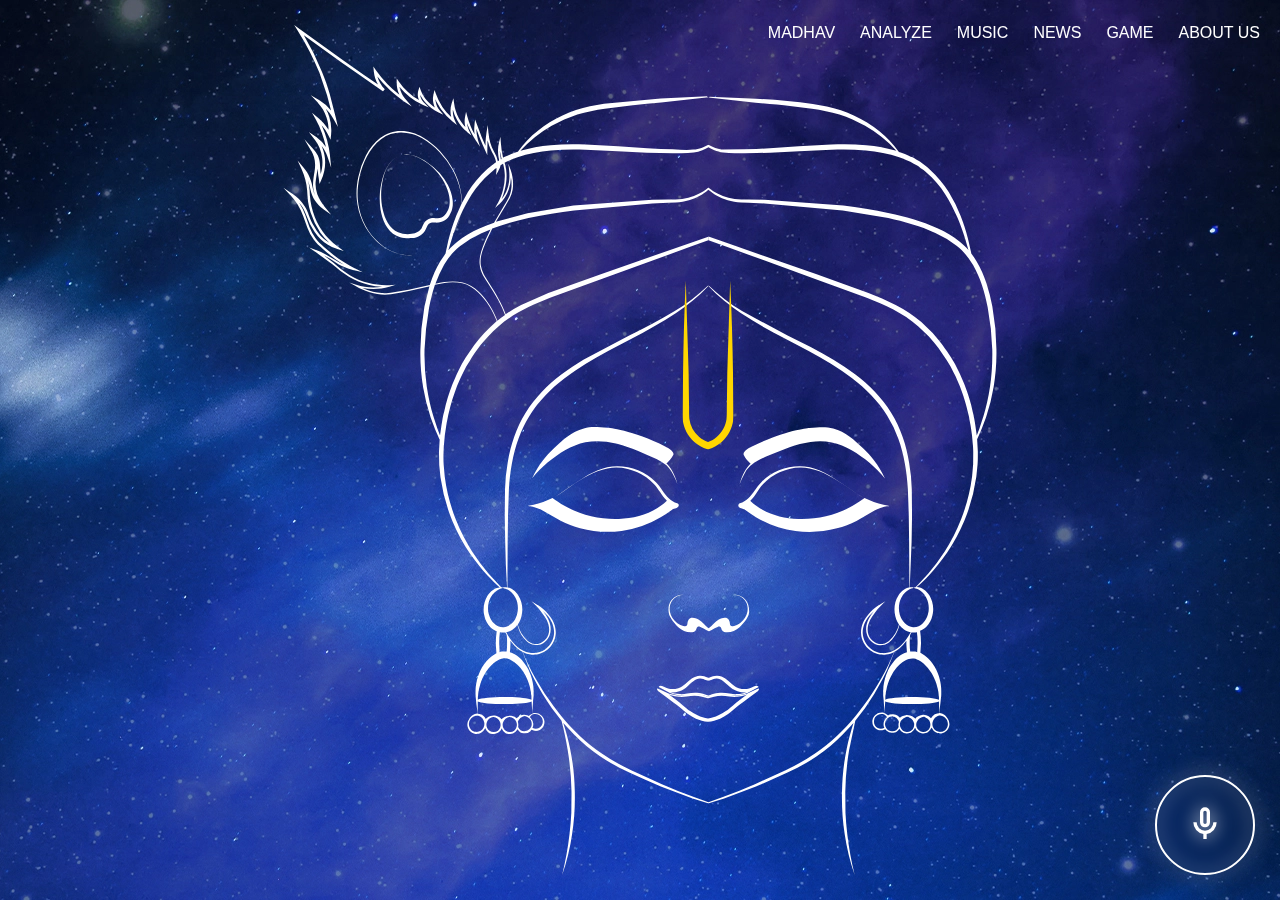
==== commit f6ca5fac: "final push" ====
--- a/index.html
+++ b/index.html
@@ -187,14 +187,14 @@
             overflow-x: hidden;
             text-wrap: nowrap;
         }
-        
     </style>
 </head>
 <body>
     <header>
         <ul class="header-ul">
             <li><a href="/">MADHAV</a></li>
-            <li><a href="analys.html">ANALYZE</a></li>
+            <li><a href="analyze.html">ANALYZE</a></li>
+            <li><a href="music.html">MUSIC</a></li>
             <li><a href="news.html">NEWS</a></li>
             <li><a href="game.html">GAME</a></li>
             <li><a href="about.html">ABOUT US</a></li>
@@ -300,7 +300,7 @@
                                 })
 
                                 listening(function(transcript) {
-                                    page = $("#search-ul>li").eq(transcript).data("page");
+                                    page = $("#search-ul>li").eq(parseInt(transcript) - 1).data("page");
                                     search(page);
                                 })
                             },
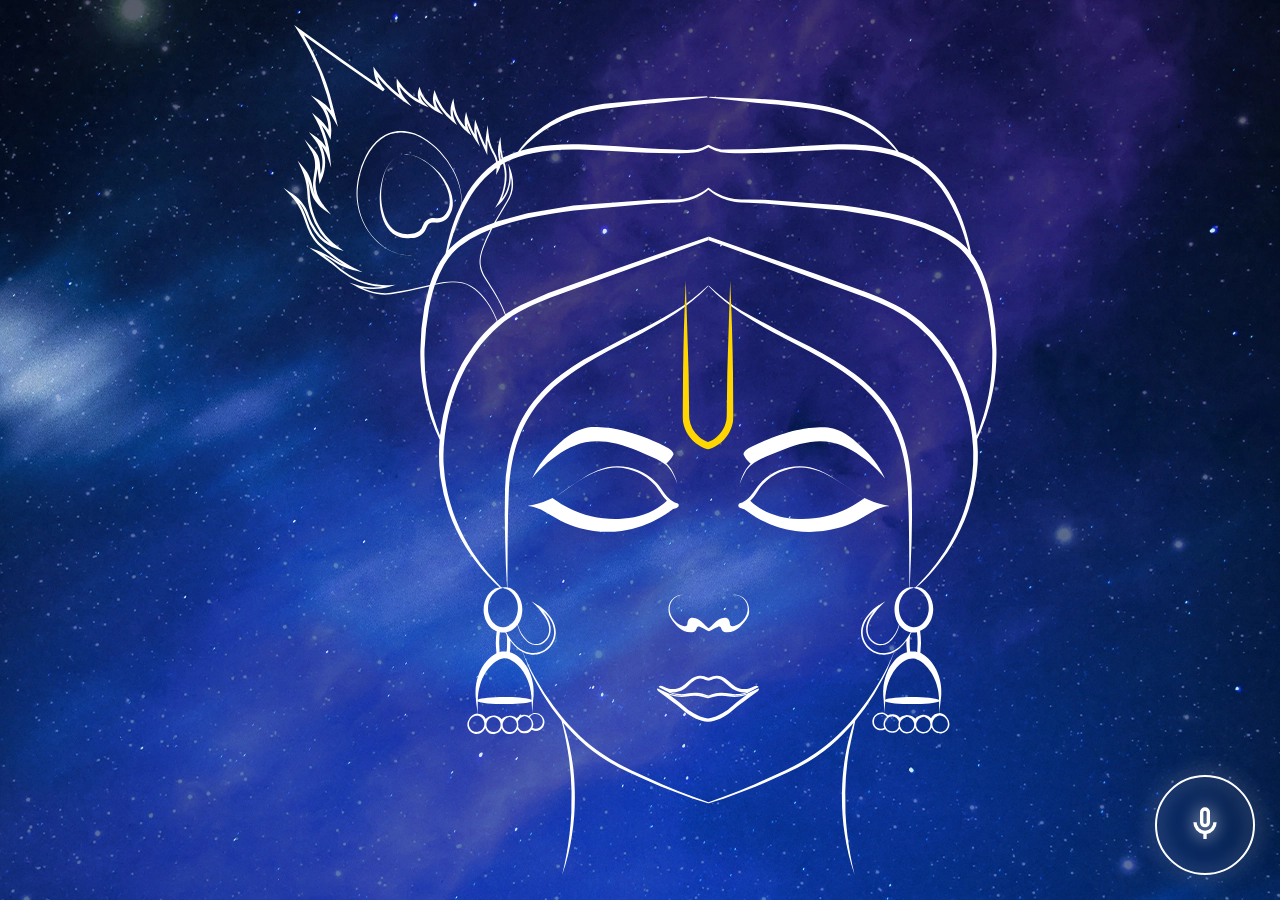
==== commit 3b39c559: "final" ====
--- a/index.html
+++ b/index.html
@@ -187,10 +187,20 @@
             overflow-x: hidden;
             text-wrap: nowrap;
         }
+    .header-ul{
+        display:none;
+    }
+        header{
+            background-image: url(../../white_lines.png);
+           background-repeat:no-repeat;
+           margin-left: auto;
+           margin-right:50px;
+           cursor:pointer;
+        }
     </style>
 </head>
 <body>
-    <header>
+    <header onclick="toggleMenu()">
         <ul class="header-ul">
             <li><a href="/">MADHAV</a></li>
             <li><a href="analyze.html">ANALYZE</a></li>
@@ -219,10 +229,21 @@
 </body>
 <script src="jquery-3.7.1.min.js"></script>
 <script>
+document.querySelector("header").addEventListener("click", function() {
+    var headerUl = document.querySelector(".header-ul");
+    var head = document.querySelector("header"); 
+    if (headerUl.style.display === "none") {
+        headerUl.style.display = "flex";
+      
+      head.style.backgroundImage = "none";
+    } else {
+        headerUl.style.display = "none";
+    }
+});
     $(document).ready(function(){
 
         function listening(callback) {
-            var recognition = new webkitSpeechRecognition() || new SpeechRecognition();;
+            var recognition = new webkitSpeechRecognition() || new SpeechRecognition()
             recognition.lang = "en-US";
             recognition.interimResults = false;
             recognition.maxAlternatives = 1;
@@ -232,6 +253,7 @@
             recognition.onresult = function(event) {
                 $("#mic-button").removeClass("listening");
                 var transcript = event.results[0][0].transcript;
+                console.log("-u: "+transcript);
                 callback(transcript);
             }
 
@@ -242,6 +264,7 @@
         }
 
         function speak(text) {
+            console.log("-mv: "+text)
             $("#lip").addClass("talking");
             const utterance = new SpeechSynthesisUtterance(text);
             utterance.lang = "en-US";
@@ -313,7 +336,7 @@
 
                 }else{
                     $.post({
-                        url: "http://localhost:5000/process_transcript",
+                        url: "http://localhost:5000/process_commute",
                         data: {transcript: transcript},
                         dataType: "text"
                     }).done(function(response) {
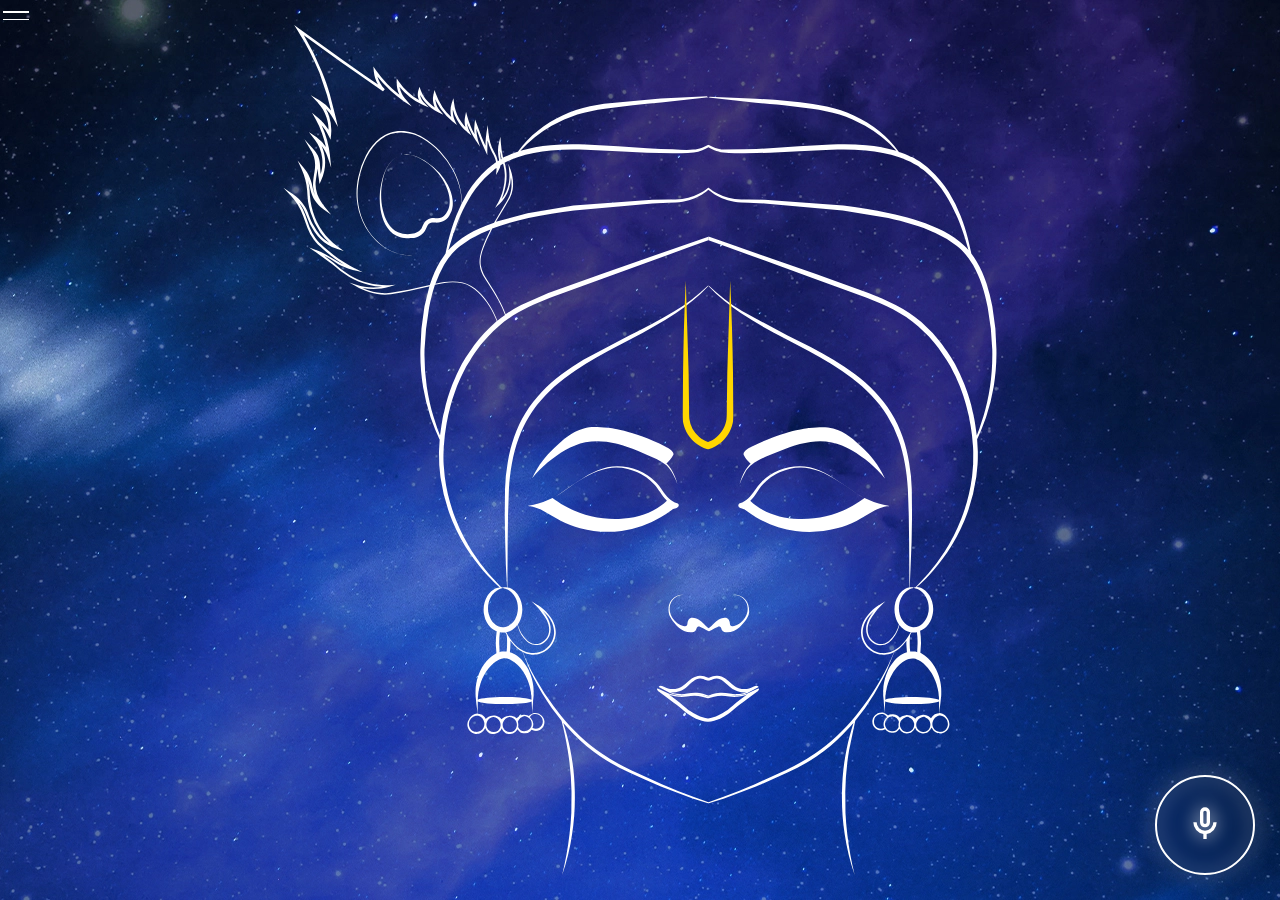
==== commit d8a9759f: "final change" ====
--- a/index.html
+++ b/index.html
@@ -191,7 +191,7 @@
         display:none;
     }
         header{
-            background-image: url(../../white_lines.png);
+            background-image: url(./images/white_lines.png);
            background-repeat:no-repeat;
            margin-left: auto;
            margin-right:50px;
